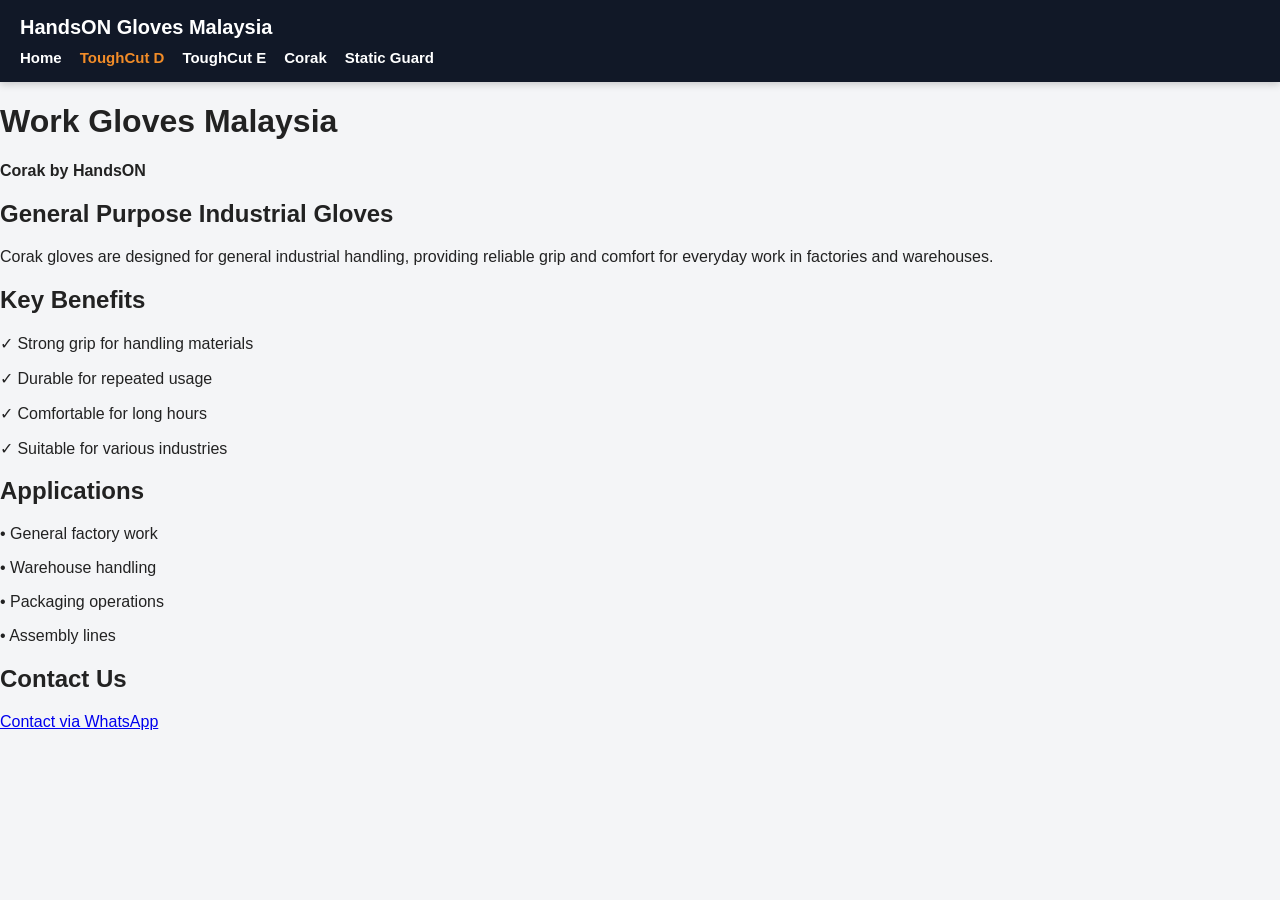
==== corak.html @ 4bcce58b "Update corak.html" ====
<!DOCTYPE html>
<html lang="en">
<head>
<meta charset="UTF-8">
<meta name="viewport" content="width=device-width, initial-scale=1">

<title>Work Gloves Malaysia | Grip Gloves | Corak | HandsON</title>
<meta name="description" content="Corak grip work gloves in Malaysia for general industrial use. Designed for handling, durability and improved productivity.">

<link rel="canonical" href="https://xprhandson.com/corak.html">
<link rel="stylesheet" href="style.css">
</head>  
  
<body>
<div class="nav">

  <div class="nav-top">
    <div class="brand">HandsON Gloves Malaysia</div>
    <button class="menu-toggle" onclick="toggleMenu()">☰</button>
  </div>

  <div class="nav-links" id="navLinks">
    <a href="index.html">Home</a>
    <a href="toughcut-d.html" class="active">ToughCut D</a>
    <a href="toughcut-e.html">ToughCut E</a>
    <a href="corak.html">Corak</a>
    <a href="staticguard.html">Static Guard</a>
  </div>

</div>

<h1>Work Gloves Malaysia</h1>
<p><b>Corak by HandsON</b></p>

<div class="box">
<h2>General Purpose Industrial Gloves</h2>
<p>
Corak gloves are designed for general industrial handling, providing reliable grip
and comfort for everyday work in factories and warehouses.
</p>
</div>

<div class="box">
<h2>Key Benefits</h2>
<p>✓ Strong grip for handling materials</p>
<p>✓ Durable for repeated usage</p>
<p>✓ Comfortable for long hours</p>
<p>✓ Suitable for various industries</p>
</div>

<div class="box">
<h2>Applications</h2>
<p>• General factory work</p>
<p>• Warehouse handling</p>
<p>• Packaging operations</p>
<p>• Assembly lines</p>
</div>

<div class="box">
<h2>Contact Us</h2>
<a href="https://wa.me/60172555032?text=Hi%20I%20am%20interested%20in%20Corak%20gloves" target="_blank">
Contact via WhatsApp
</a>
</div>

</div>
</body>
</html>
---- style.css ----
/* ===== GLOBAL ===== */
body {
  margin: 0;
  font-family: Arial, sans-serif;
  background: #f4f5f7;
  color: #222;
}

/* ===== HERO ===== */
.hero {
  background: linear-gradient(135deg, #111827, #374151);
  color: white;
  padding: 70px 20px;
  text-align: center;
}

.hero h1 {
  font-size: 44px;
  margin-bottom: 16px;
}

.hero p {
  font-size: 20px;
  max-width: 760px;
  margin: 10px auto;
  line-height: 1.5;
}

/* ===== HERO BUTTON ===== */
.button {
  display: inline-block;
  margin-top: 24px;
  padding: 14px 24px;
  background: #22c55e;
  color: white;
  text-decoration: none;
  border-radius: 8px;
  font-weight: bold;
}

.button:hover {
  background: #16a34a;
}

/* ===== CONTAINER ===== */
.container {
  max-width: 1100px;
  margin: auto;
  padding: 40px 20px;
}

/* ===== SECTION TITLE ===== */
.section-title {
  text-align: center;
  font-size: 30px;
  margin-bottom: 24px;
}

/* ===== GRID ===== */
.grid {
  display: grid;
  grid-template-columns: repeat(auto-fit, minmax(260px, 1fr));
  gap: 22px;
}

/* ===== CARD ===== */
.card {
  background: white;
  padding: 26px;
  border-radius: 14px;
  box-shadow: 0 4px 14px rgba(0,0,0,0.08);
}

.card h3 {
  margin-top: 0;
  font-size: 24px;
}

.card p {
  line-height: 1.6;
  font-size: 16px;
  color: #444;
}

/* FORCE card links to ignore browser purple */
.card h3 a:link,
.card h3 a:visited {
  color: #111827;
  text-decoration: none;
  font-weight: bold;
}

.card h3 a:hover {
  color: #f28c28;
}

/* ===== HIGHLIGHT ===== */
.highlight {
  background: #fff;
  border-left: 6px solid #111827;
  padding: 28px;
  border-radius: 12px;
  margin-top: 30px;
}

/* ===== CONTACT ===== */
.contact-section {
  text-align: center;
  padding: 70px 20px;
  background: #111827;
  color: #fff;
}

.contact-actions {
  display: flex;
  justify-content: center;
  gap: 14px;
  flex-wrap: wrap;
  margin-top: 20px;
}

.contact-btn {
  padding: 14px 24px;
  border-radius: 6px;
  text-decoration: none;
  font-weight: 700;
}

.whatsapp-btn {
  background: #25D366;
  color: white;
}

.email-btn {
  background: #f28c28;
  color: #111;
}

/* ===== SOCIAL ===== */
.social-links {
  display: flex;
  justify-content: center;
  gap: 20px;
  padding: 40px 20px;
  max-width: 400px;
  margin: 0 auto;
}

.social-links img {
  width: 28px;
  opacity: 0.6;
}

.social-links img:hover {
  opacity: 1;
}

/* ===== FOOTER ===== */
.footer {
  background: #111827;
  color: white;
  text-align: center;
  padding: 28px;
}

/* ===== NAV CONTAINER ===== */
.nav {
  background: #111827;
  color: white;
  padding: 16px 20px;

  position: sticky;
  top: 0;
  z-index: 1000;
  box-shadow: 0 2px 8px rgba(0,0,0,0.2);
}

.nav-top {
  display: flex;
  justify-content: space-between;
  align-items: center;
}

.brand {
  font-size: 20px;
  font-weight: bold;
  color: white;
}

.menu-toggle {
  font-size: 28px;
  background: none;
  border: none;
  cursor: pointer;
  display: none;
  color: white;
}

.nav-links {
  display: flex;
  gap: 18px;
  margin-top: 10px;
}

.nav-links a,
.nav-links a:link,
.nav-links a:visited {
  color: white;
  text-decoration: none;
  font-size: 15px;
  font-weight: bold;
}

.nav-links a:hover,
.nav-links a.active {
  color: #f28c28;
}

/* ===== MOBILE ===== */
@media (max-width: 600px) {
  .menu-toggle {
    display: block;
    color: white;
  }

  .product-card {
    min-width: calc(100vw - 60px);
  }

  .nav-links {
    display: none;
    flex-direction: column;
    background: white;
    border-radius: 8px;
    padding: 10px;
    margin-top: 12px;
  }

  .nav-links.active {
    display: flex;
  }

  .nav-links a,
  .nav-links a:link,
  .nav-links a:visited {
    color: #111;
    padding: 10px;
    border-radius: 6px;
  }

  .nav-links a:hover,
  .nav-links a.active {
    background: #f4f5f7;
    color: #f28c28;
  }
  
   /* ✅ ADD HERE */
  .application-scroll-wrapper .product-card img {
    height: 260px;
  }

  .story-card img {
  height: 200px;
  }
}

/* ===== DESKTOP ===== */
@media (min-width: 900px) {
  .product-scroll {
    max-width: 1100px;
    margin: 0 auto;
    
    padding-left: 60px;
    padding-right: 60px;
  }
  
  .scroll-btn.left {
    left: calc(50% - 550px);   /* align with content edge */
  }

  .scroll-btn.right {
    right: calc(50% - 550px);
  }

  .scroll-btn {
    font-size: 34px;
    padding: 8px 14px;
  }
}

.product-scroll-wrapper {
  position: relative;
  padding: 20px;
  background: #111827;
  display: flex;
  justify-content: center;   /* ADD THIS */
}

.product-scroll {
  display: flex;
  gap: 16px;
  overflow-x: auto;
  scroll-snap-type: x mandatory;
  padding-bottom: 10px;
  max-width: 1100px;         /* ADD THIS */
  width: 100%;
}

.product-scroll::-webkit-scrollbar {
  display: none;
}

.product-card {
  min-width: 220px;
  flex: 0 0 auto;
  background: #1f2937;
  border-radius: 12px;
  padding: 16px;
  color: white;
  scroll-snap-align: start;
}

.product-card img {
  width: 100%;
  height: 600px;
  object-fit: cover;
  border-radius: 8px;
  margin-bottom: 12px;
}

.product-card h3 {
  margin: 0 0 6px;
  font-size: 18px;
}

.product-card p {
  font-size: 14px;
  color: #d1d5db;
}

/* Arrow button */
.scroll-btn {
  position: absolute;
  top: 50%;
  transform: translateY(-50%);
  right: 10px;
  background: rgba(0,0,0,0.6);
  border: none;
  color: white;
  font-size: 28px;
  padding: 6px 12px;
  border-radius: 50%;
  cursor: pointer;
  transition: opacity 0.3s ease;  /* ADD THIS */
}

.scroll-btn.left {
  left: 10px;
  right: auto;
}

.scroll-btn.right {
  right: 10px;
}


.story-still {
  background: #f3efe2;
}

.story-image img {
  width: 100%;
  height: 420px;
  object-fit: cover;
  display: block;
}

.story-text {
  padding: 34px 24px 44px;
  max-width: 760px;
}

.story-kicker {
  font-size: 16px;
  margin-bottom: 12px;
}

.story-text h2 {
  font-size: 42px;
  line-height: 1.05;
  margin: 0 0 16px;
  color: #111;
}

.story-text p {
  font-size: 18px;
  line-height: 1.5;
  color: #222;
}

.story-btn {
  display: inline-block;
  margin-top: 18px;
  background: #111;
  color: white;
  padding: 14px 28px;
  border-radius: 999px;
  text-decoration: none;
  font-weight: bold;
}

.story-scroll-wrapper {
  position: relative;
  padding: 20px;
  background: #111827;
}

.story-scroll {
  display: flex;
  gap: 16px;
  overflow-x: auto;
  scroll-snap-type: x mandatory;
  padding-bottom: 10px;
  max-width: 1100px;
  width: 100%;
  margin: 0 auto;
}

.story-scroll::-webkit-scrollbar {
  display: none;
}

.story-card {
  min-width: 220px;
  flex: 0 0 auto;
  background: #1f2937;
  border-radius: 12px;
  padding: 16px;
  color: white;
  scroll-snap-align: start;
}

.story-card img {
  width: 100%;
  height: 200px;
  object-fit: cover;
  border-radius: 8px;
  margin-bottom: 12px;
}

.story-card h3 {
  margin: 0 0 6px;
  font-size: 18px;
}

.story-card p {
  font-size: 14px;
  color: #d1d5db;
}
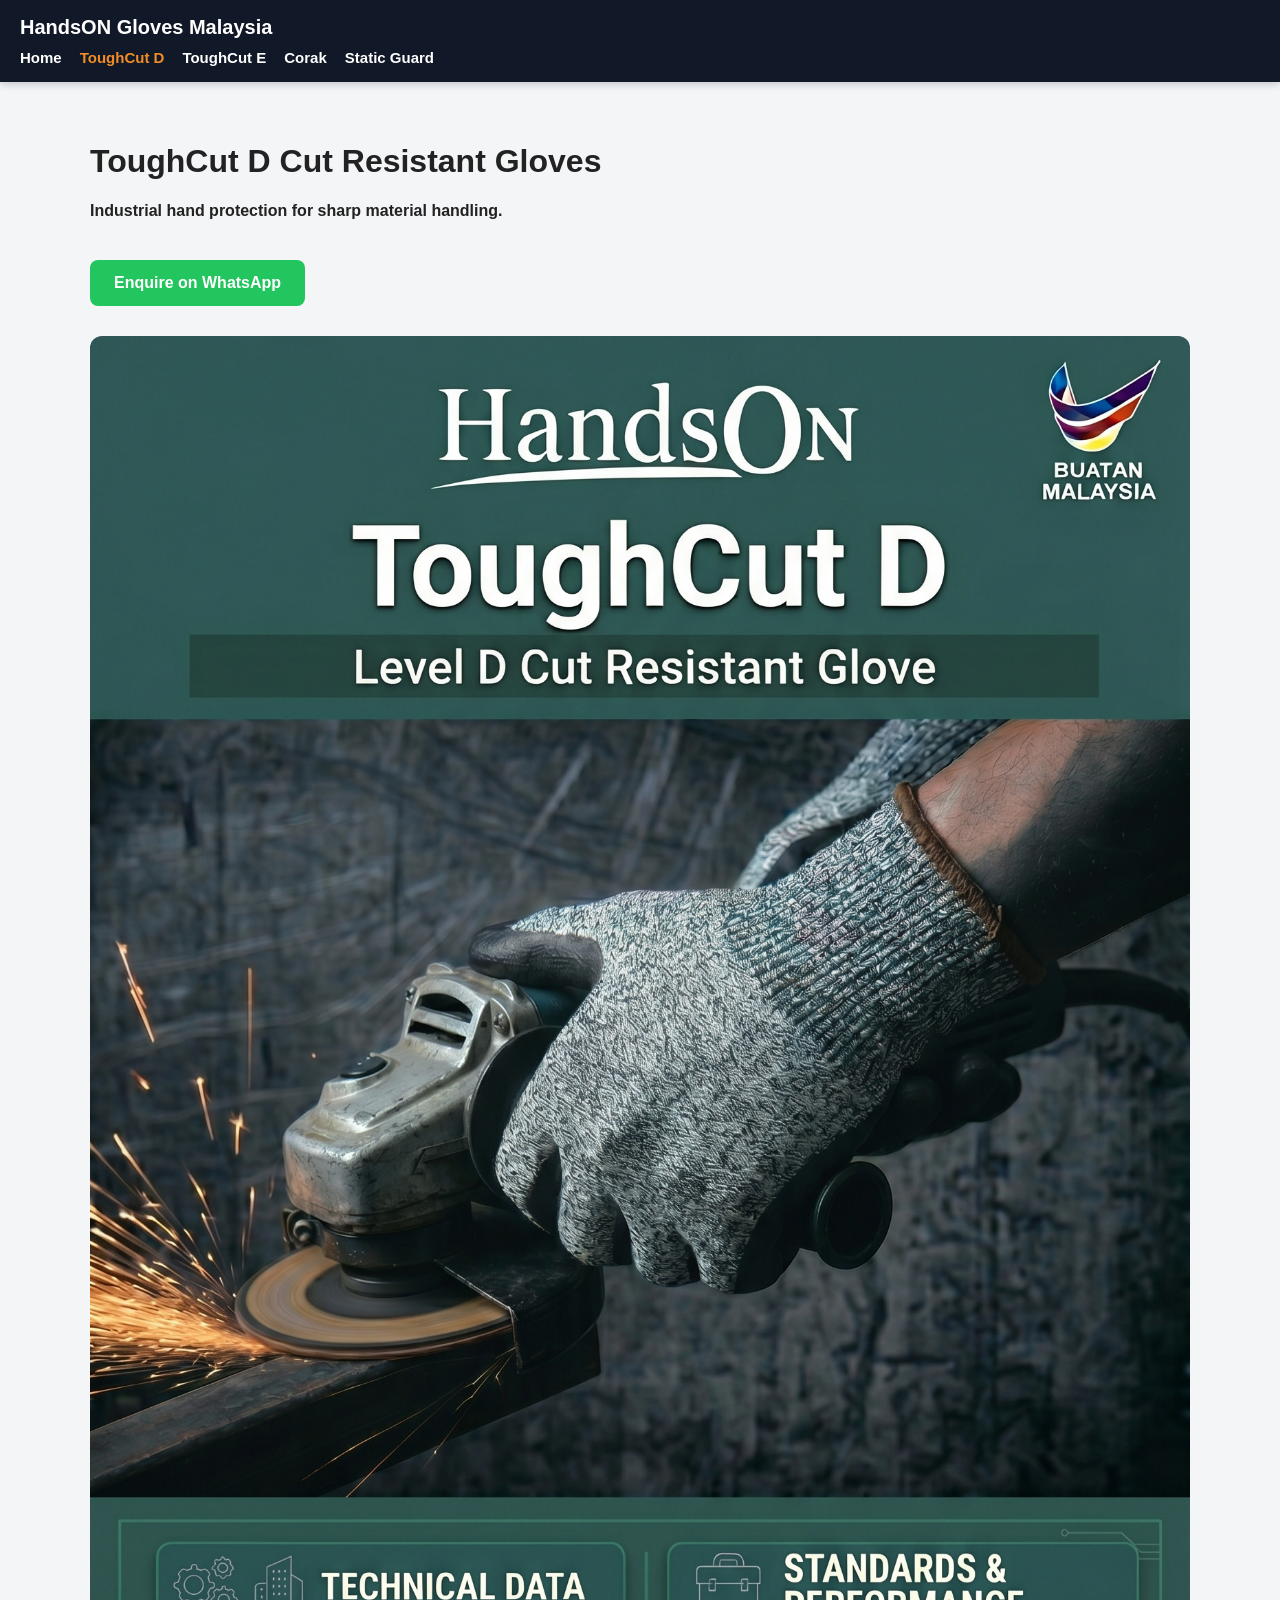
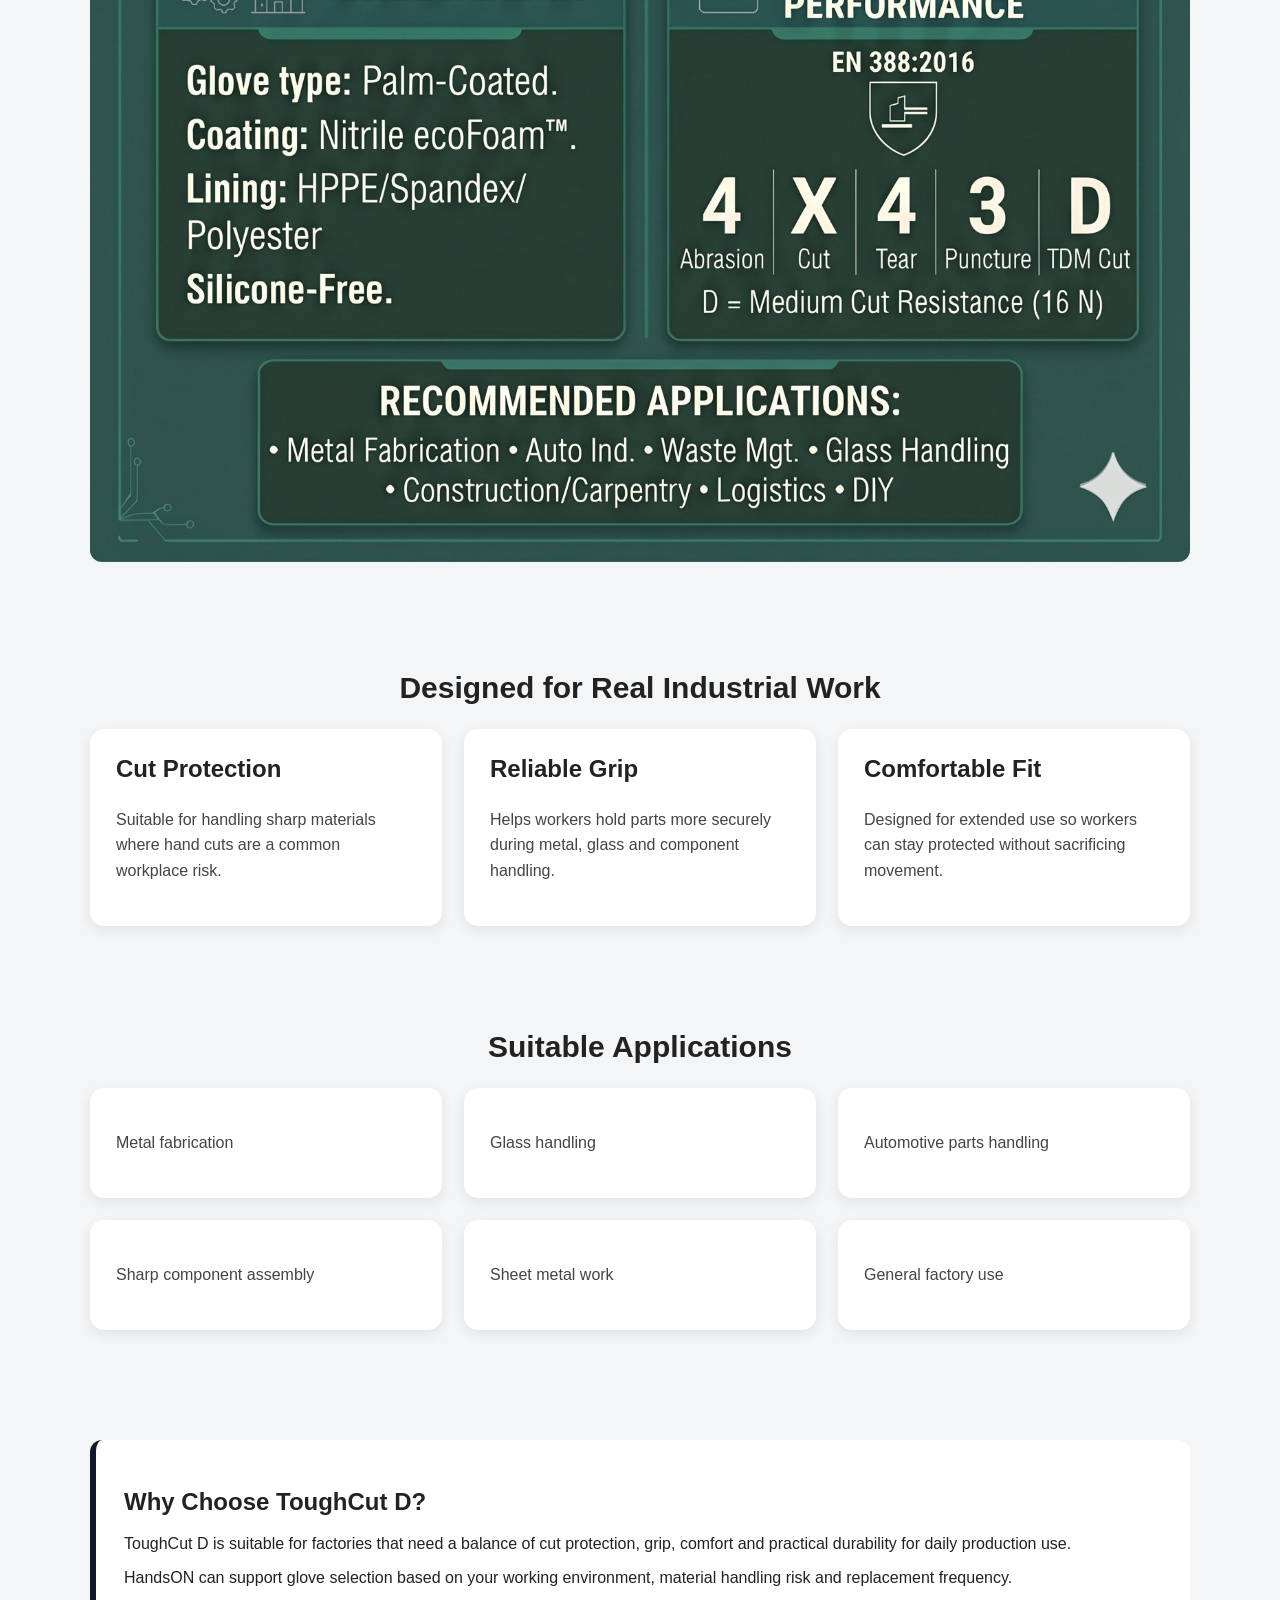
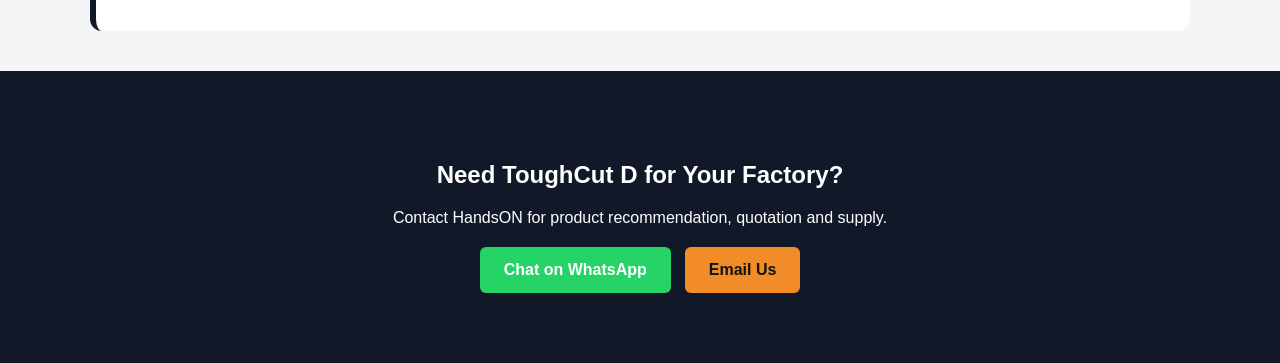
==== commit fff26647: "Rename corak2.html to corak.html" ====
--- a/corak.html
+++ b/corak.html
@@ -4,13 +4,13 @@
 <meta charset="UTF-8">
 <meta name="viewport" content="width=device-width, initial-scale=1">
 
-<title>Work Gloves Malaysia | Grip Gloves | Corak | HandsON</title>
-<meta name="description" content="Corak grip work gloves in Malaysia for general industrial use. Designed for handling, durability and improved productivity.">
+<title>ToughCut D Cut Resistant Gloves Malaysia | HandsON</title>
+<meta name="description" content="ToughCut D cut resistant gloves by HandsON Malaysia. Industrial gloves for metal handling, fabrication, glass handling and sharp material work.">
 
-<link rel="canonical" href="https://xprhandson.com/corak.html">
+<link rel="canonical" href="https://xprhandson.com/toughcut-d.html">
 <link rel="stylesheet" href="style.css">
-</head>  
-  
+</head>
+
 <body>
 <div class="nav">
 
@@ -29,40 +29,89 @@
 
 </div>
 
-<h1>Work Gloves Malaysia</h1>
-<p><b>Corak by HandsON</b></p>
+<div class="container">
+  
+  <h1>ToughCut D Cut Resistant Gloves</h1>
+  <p><b>Industrial hand protection for sharp material handling.</b></p>
 
-<div class="box">
-<h2>General Purpose Industrial Gloves</h2>
-<p>
-Corak gloves are designed for general industrial handling, providing reliable grip
-and comfort for everyday work in factories and warehouses.
-</p>
+  <a class="button" href="https://wa.me/60172555032?text=Hi%20I%20am%20interested%20in%20ToughCut%20D%20gloves" target="_blank">
+    Enquire on WhatsApp
+  </a>
+
+  <div style="margin-top:30px;">
+    <img src="images/toughcutd_2.jpg" alt="ToughCut D cut resistant gloves Malaysia" style="width:100%; border-radius:12px;">
+  </div>
+
+</div>
+  
+<div class="container">
+  <h2 class="section-title">Designed for Real Industrial Work</h2>
+
+  <div class="grid">
+    <div class="card">
+      <h3>Cut Protection</h3>
+      <p>Suitable for handling sharp materials where hand cuts are a common workplace risk.</p>
+    </div>
+
+    <div class="card">
+      <h3>Reliable Grip</h3>
+      <p>Helps workers hold parts more securely during metal, glass and component handling.</p>
+    </div>
+
+    <div class="card">
+      <h3>Comfortable Fit</h3>
+      <p>Designed for extended use so workers can stay protected without sacrificing movement.</p>
+    </div>
+  </div>
 </div>
 
-<div class="box">
-<h2>Key Benefits</h2>
-<p>✓ Strong grip for handling materials</p>
-<p>✓ Durable for repeated usage</p>
-<p>✓ Comfortable for long hours</p>
-<p>✓ Suitable for various industries</p>
+<div class="container">
+  <h2 class="section-title">Suitable Applications</h2>
+
+  <div class="grid">
+    <div class="card"><p>Metal fabrication</p></div>
+    <div class="card"><p>Glass handling</p></div>
+    <div class="card"><p>Automotive parts handling</p></div>
+    <div class="card"><p>Sharp component assembly</p></div>
+    <div class="card"><p>Sheet metal work</p></div>
+    <div class="card"><p>General factory use</p></div>
+  </div>
 </div>
 
-<div class="box">
-<h2>Applications</h2>
-<p>• General factory work</p>
-<p>• Warehouse handling</p>
-<p>• Packaging operations</p>
-<p>• Assembly lines</p>
+<div class="container">
+  <div class="highlight">
+    <h2>Why Choose ToughCut D?</h2>
+    <p>
+      ToughCut D is suitable for factories that need a balance of cut protection,
+      grip, comfort and practical durability for daily production use.
+    </p>
+    <p>
+      HandsON can support glove selection based on your working environment,
+      material handling risk and replacement frequency.
+    </p>
+  </div>
 </div>
 
-<div class="box">
-<h2>Contact Us</h2>
-<a href="https://wa.me/60172555032?text=Hi%20I%20am%20interested%20in%20Corak%20gloves" target="_blank">
-Contact via WhatsApp
-</a>
-</div>
+<section class="contact-section">
+  <h2>Need ToughCut D for Your Factory?</h2>
+  <p>Contact HandsON for product recommendation, quotation and supply.</p>
 
-</div>
+  <div class="contact-actions">
+    <a class="contact-btn whatsapp-btn" href="https://wa.me/60172555032?text=Hi%20I%20am%20interested%20in%20ToughCut%20D%20gloves" target="_blank" rel="noopener noreferrer">
+      Chat on WhatsApp
+    </a>
+
+    <a class="contact-btn email-btn" href="mailto:sales@xprhandson.com">
+      Email Us
+    </a>
+  </div>
+</section>
+
+<script>
+function toggleMenu() {
+  document.getElementById("navLinks").classList.toggle("active");
+}
+</script>
+
 </body>
 </html>
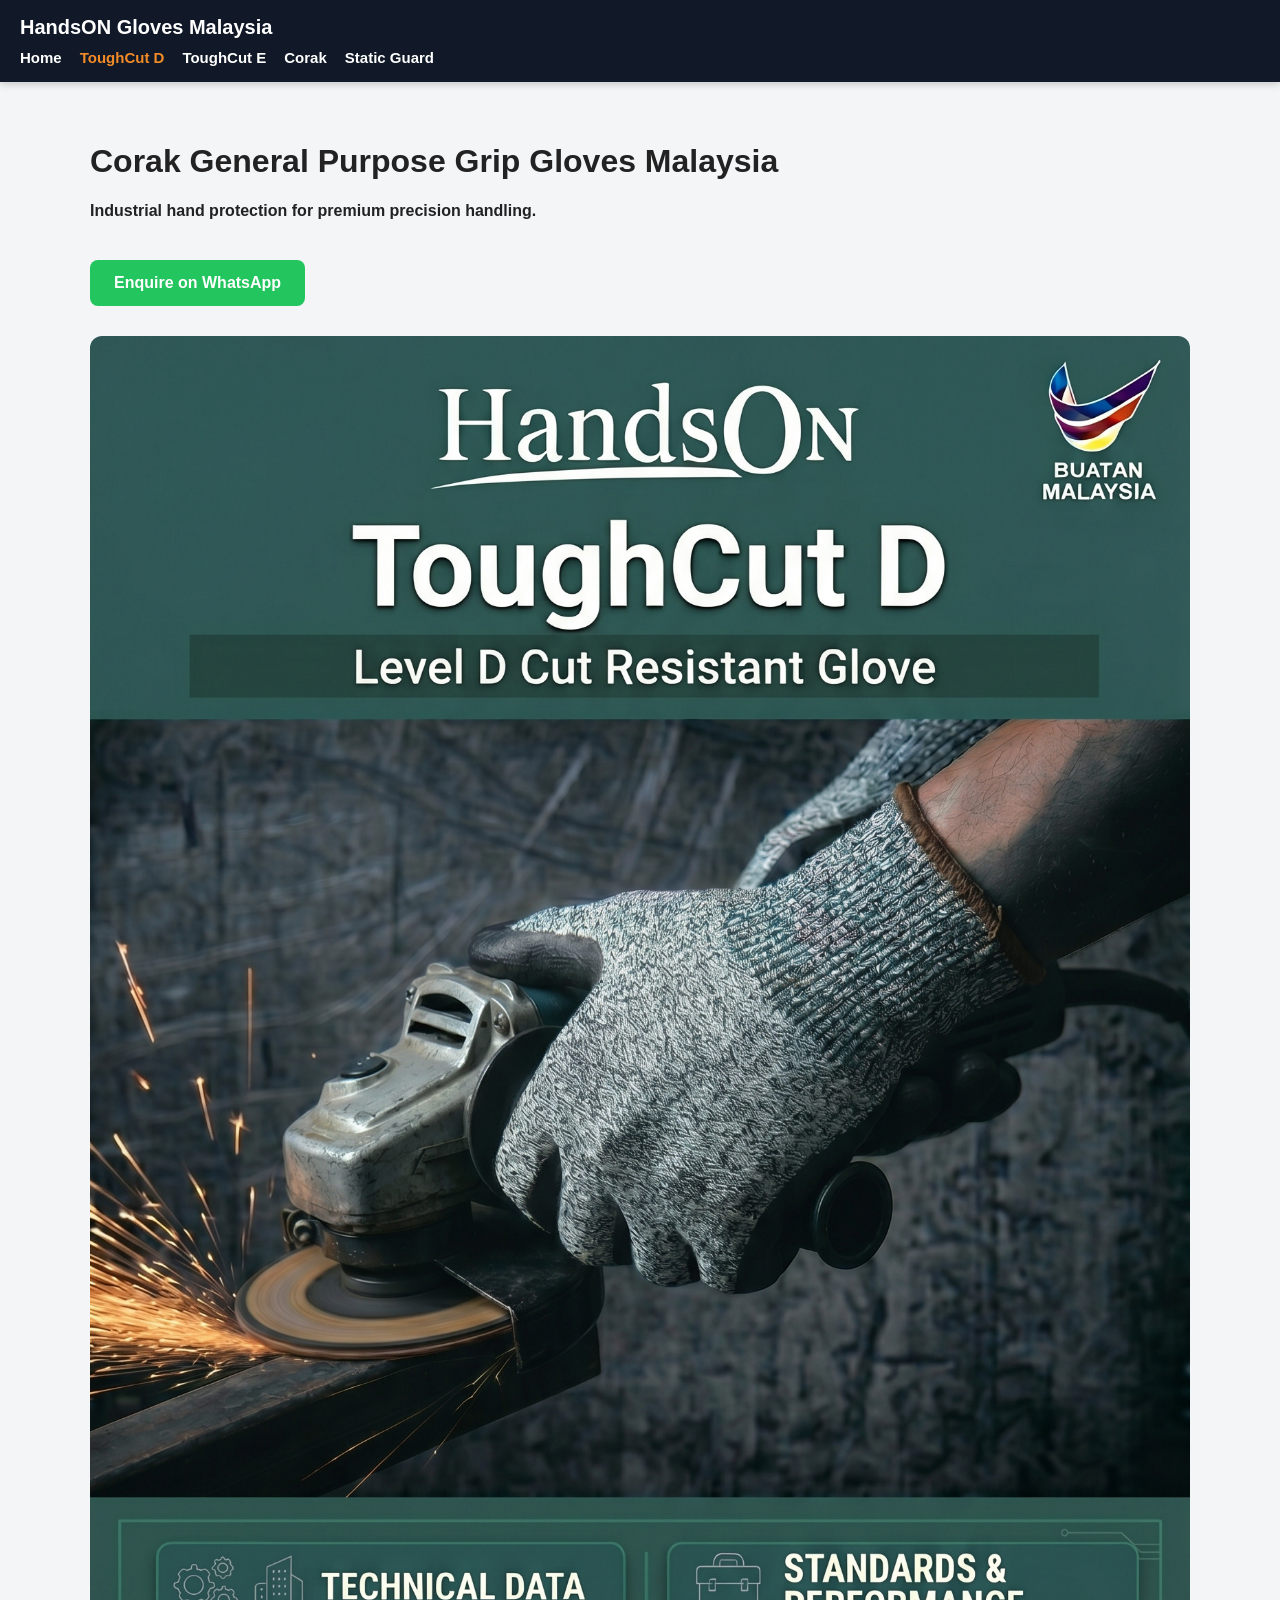
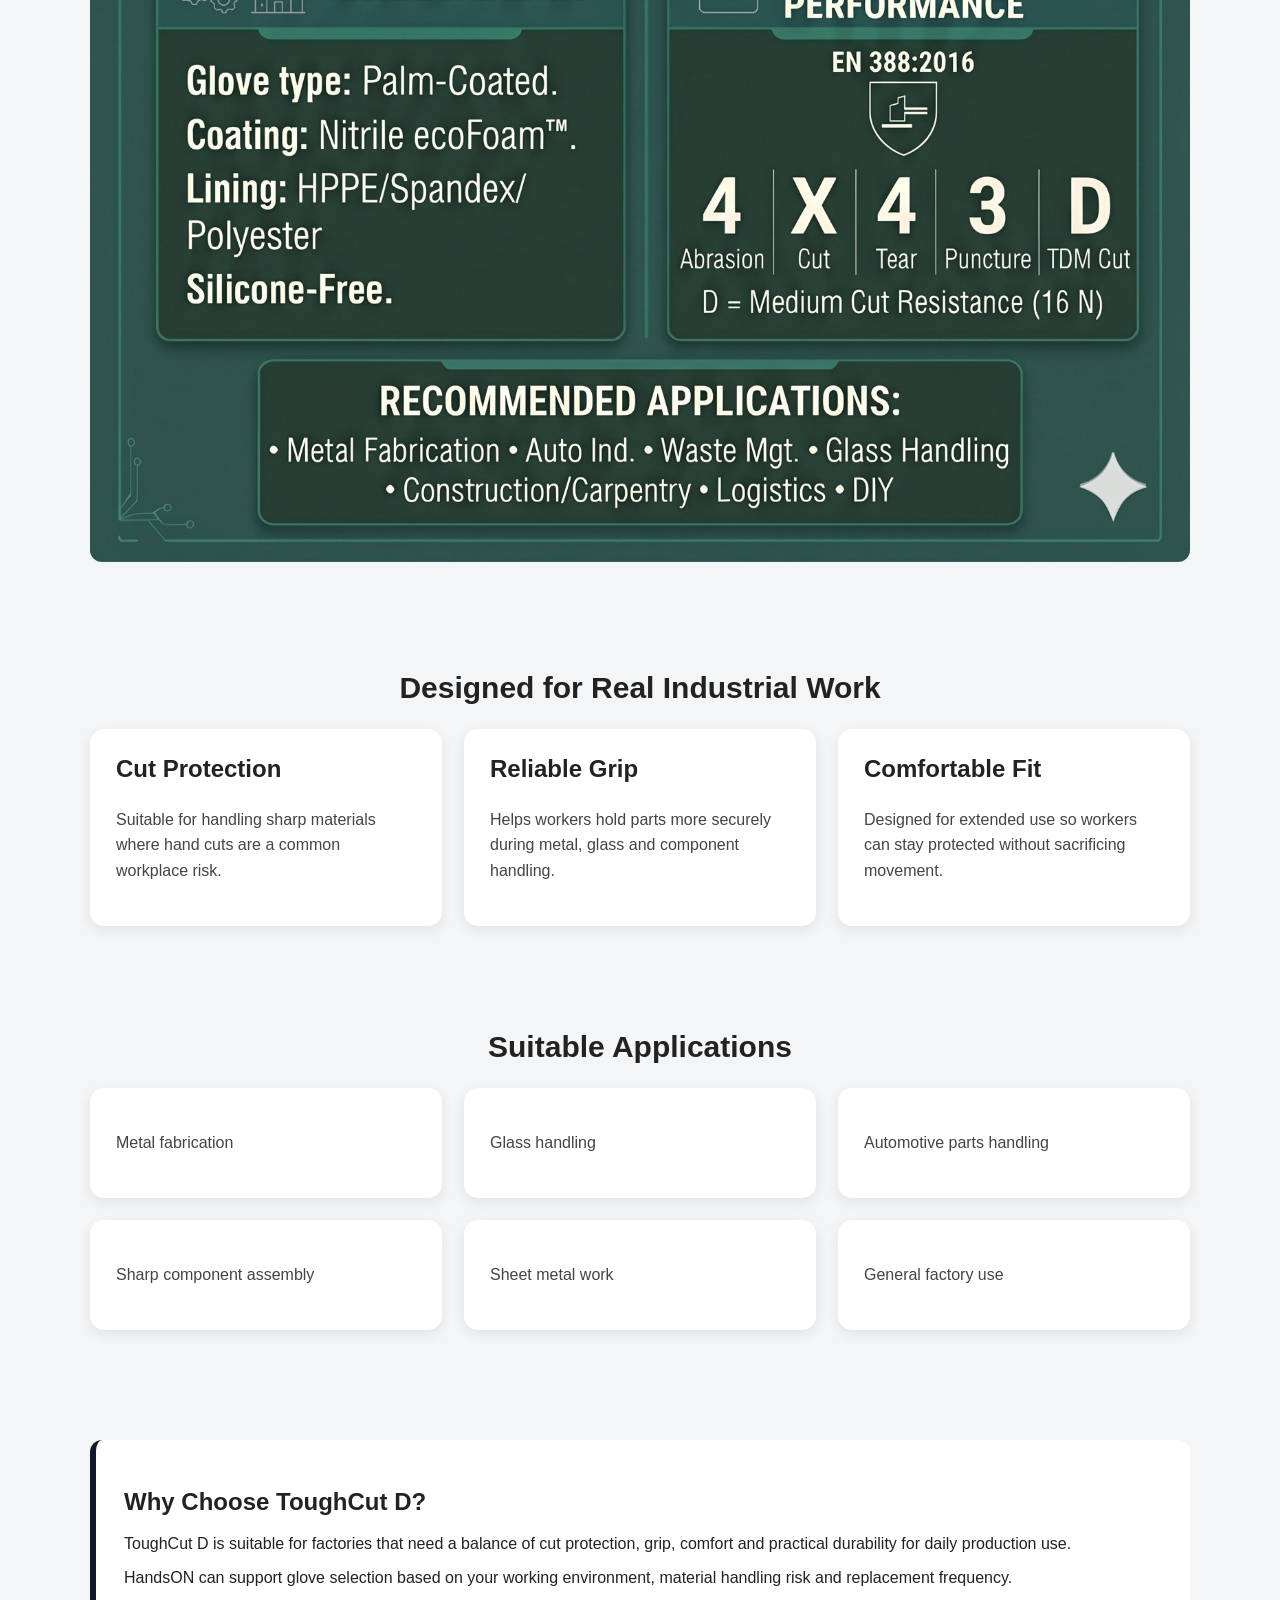
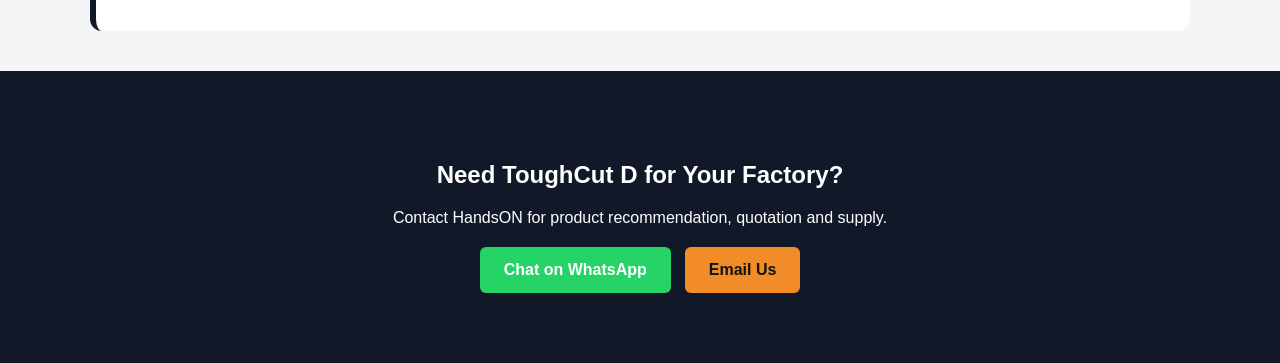
==== commit 49343602: "Update HTML for Corak gloves product page" ====
--- a/corak.html
+++ b/corak.html
@@ -4,10 +4,10 @@
 <meta charset="UTF-8">
 <meta name="viewport" content="width=device-width, initial-scale=1">
 
-<title>ToughCut D Cut Resistant Gloves Malaysia | HandsON</title>
-<meta name="description" content="ToughCut D cut resistant gloves by HandsON Malaysia. Industrial gloves for metal handling, fabrication, glass handling and sharp material work.">
+<title>Corak Premium Precision General Purpose Grip Gloves Malaysia | HandsON</title>
+<meta name="description" content="Corak Premium Precision General Purpose gloves by HandsON Malaysia. Industrial gloves for premium precision handling and superb grip.">
 
-<link rel="canonical" href="https://xprhandson.com/toughcut-d.html">
+<link rel="canonical" href="https://xprhandson.com/corak.html">
 <link rel="stylesheet" href="style.css">
 </head>
 
@@ -31,10 +31,10 @@
 
 <div class="container">
   
-  <h1>ToughCut D Cut Resistant Gloves</h1>
-  <p><b>Industrial hand protection for sharp material handling.</b></p>
+  <h1>Corak General Purpose Grip Gloves Malaysia</h1>
+  <p><b>Industrial hand protection for premium precision handling.</b></p>
 
-  <a class="button" href="https://wa.me/60172555032?text=Hi%20I%20am%20interested%20in%20ToughCut%20D%20gloves" target="_blank">
+  <a class="button" href="https://wa.me/60172555032?text=Hi%20I%20am%20interested%20in%20Corak%20gloves" target="_blank">
     Enquire on WhatsApp
   </a>
 
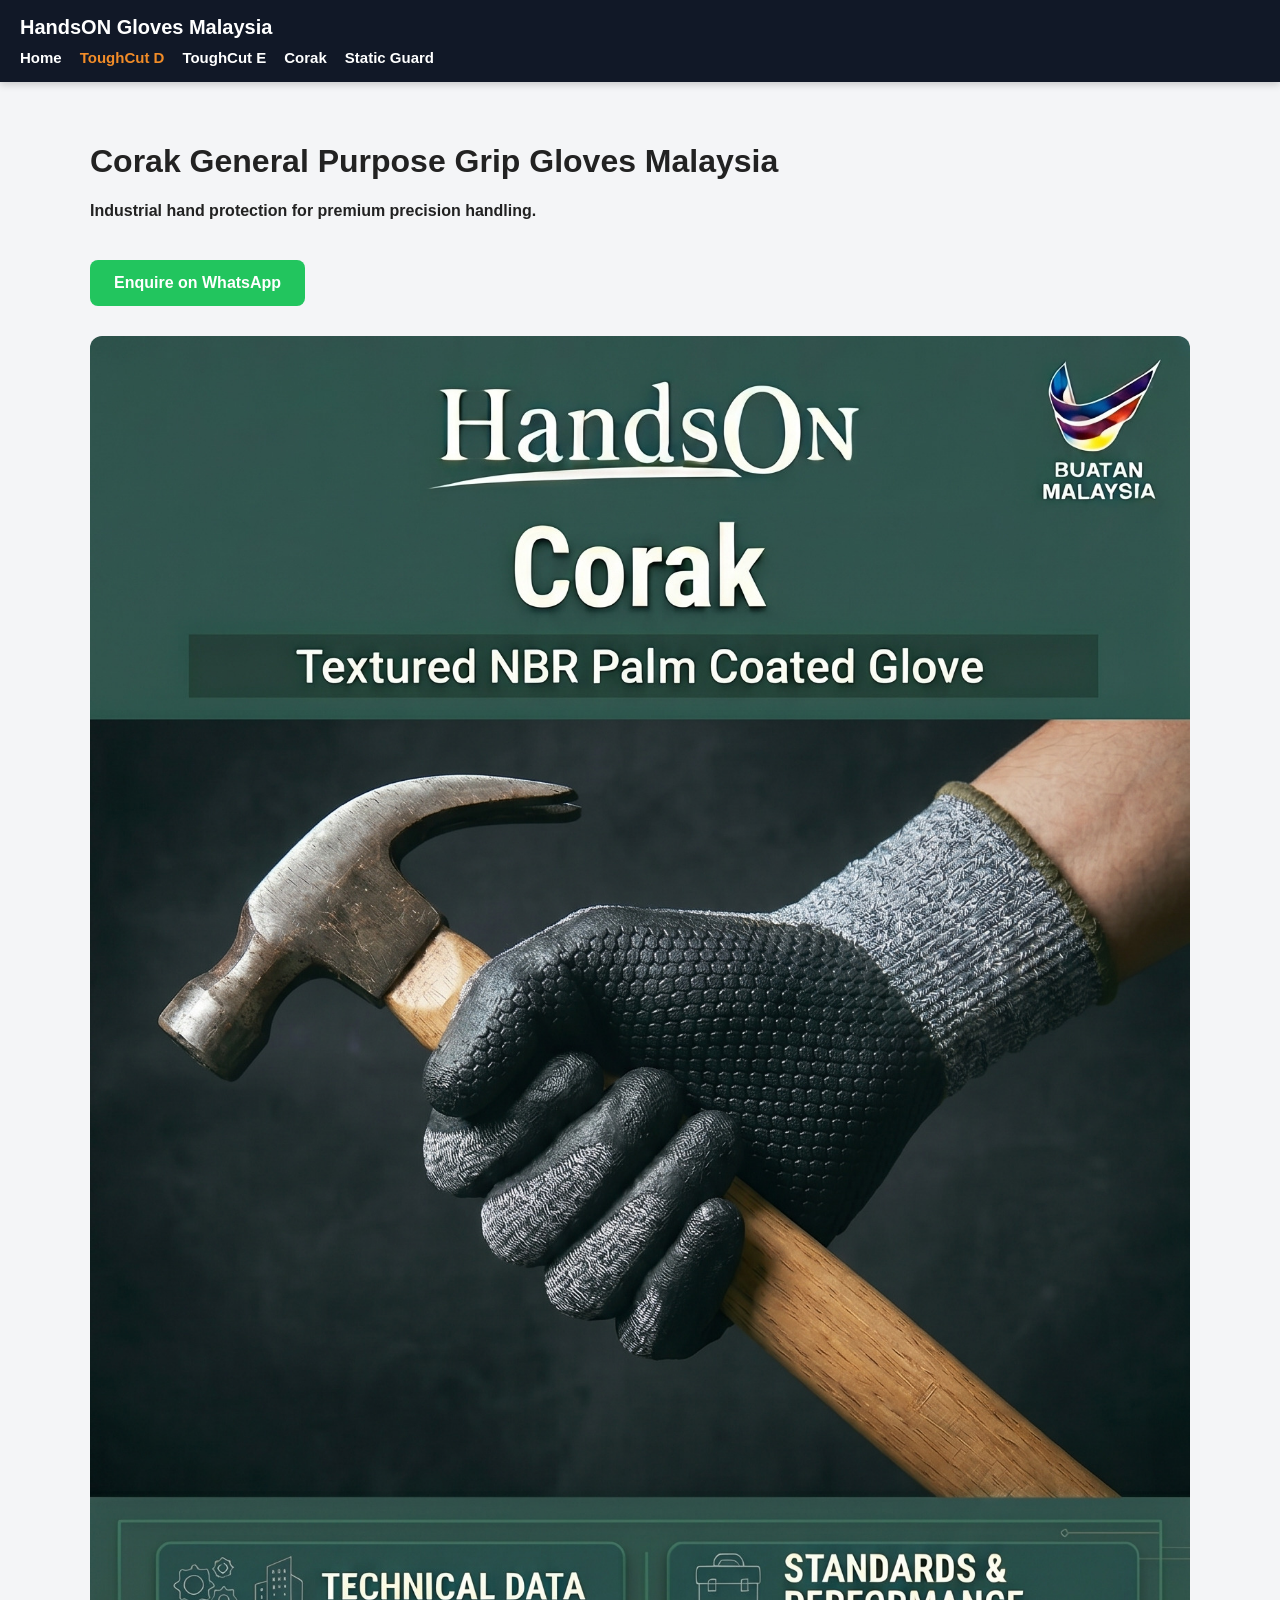
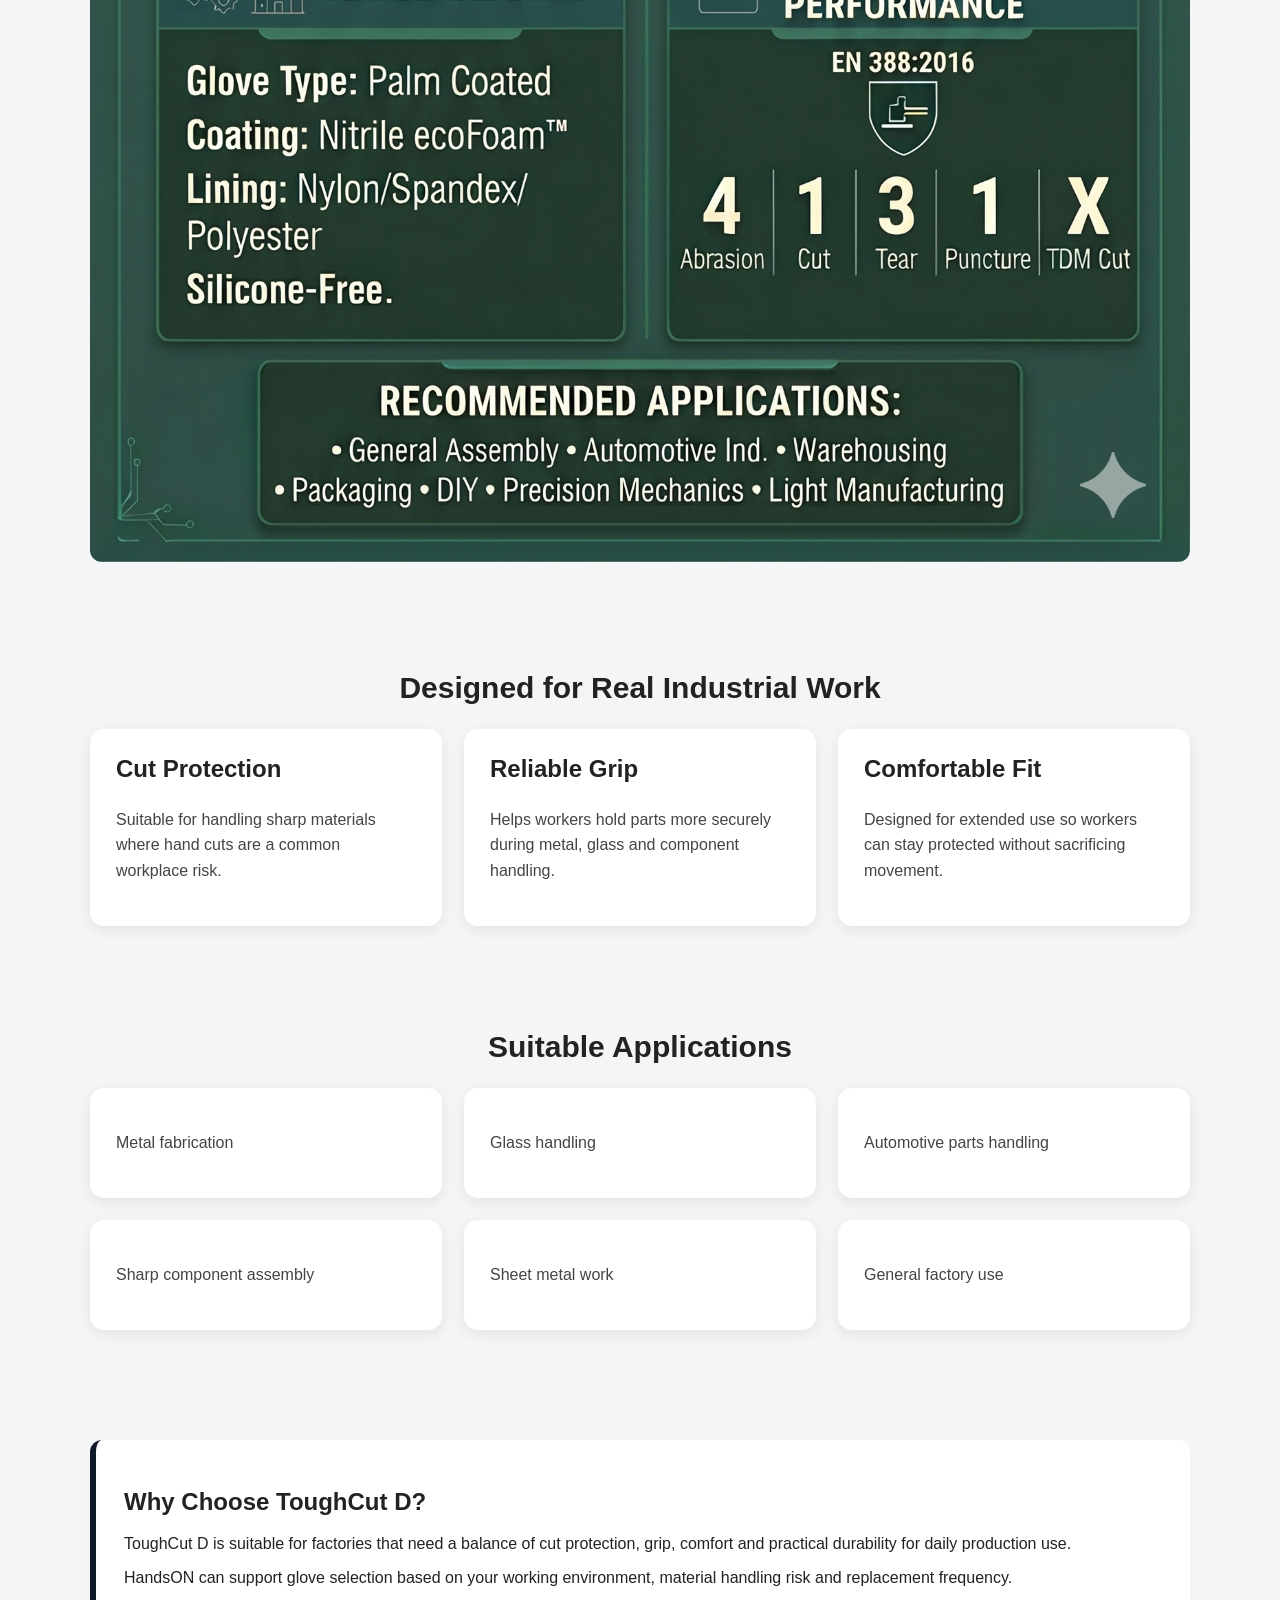
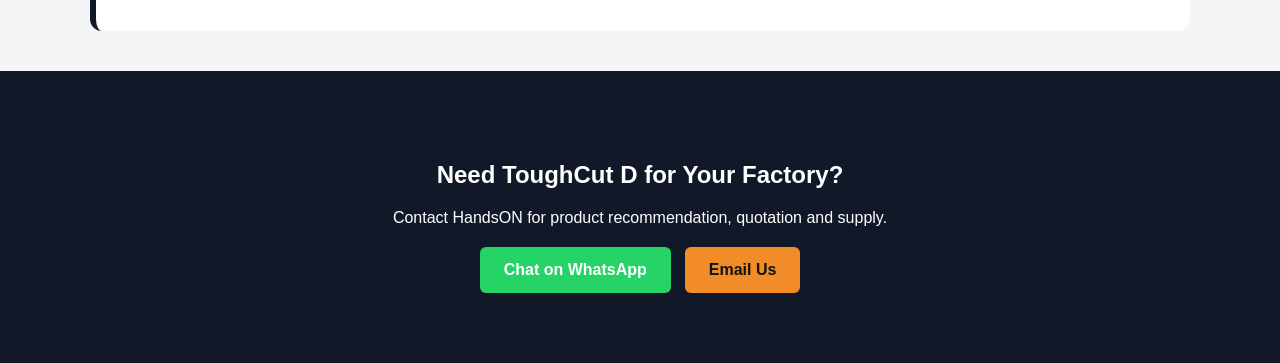
==== commit 24f7c4f4: "Update corak.html" ====
--- a/corak.html
+++ b/corak.html
@@ -39,7 +39,7 @@
   </a>
 
   <div style="margin-top:30px;">
-    <img src="images/toughcutd_2.jpg" alt="ToughCut D cut resistant gloves Malaysia" style="width:100%; border-radius:12px;">
+    <img src="images/corak.jpg" alt="Corak General purpose gloves Malaysia" style="width:100%; border-radius:12px;">
   </div>
 
 </div>
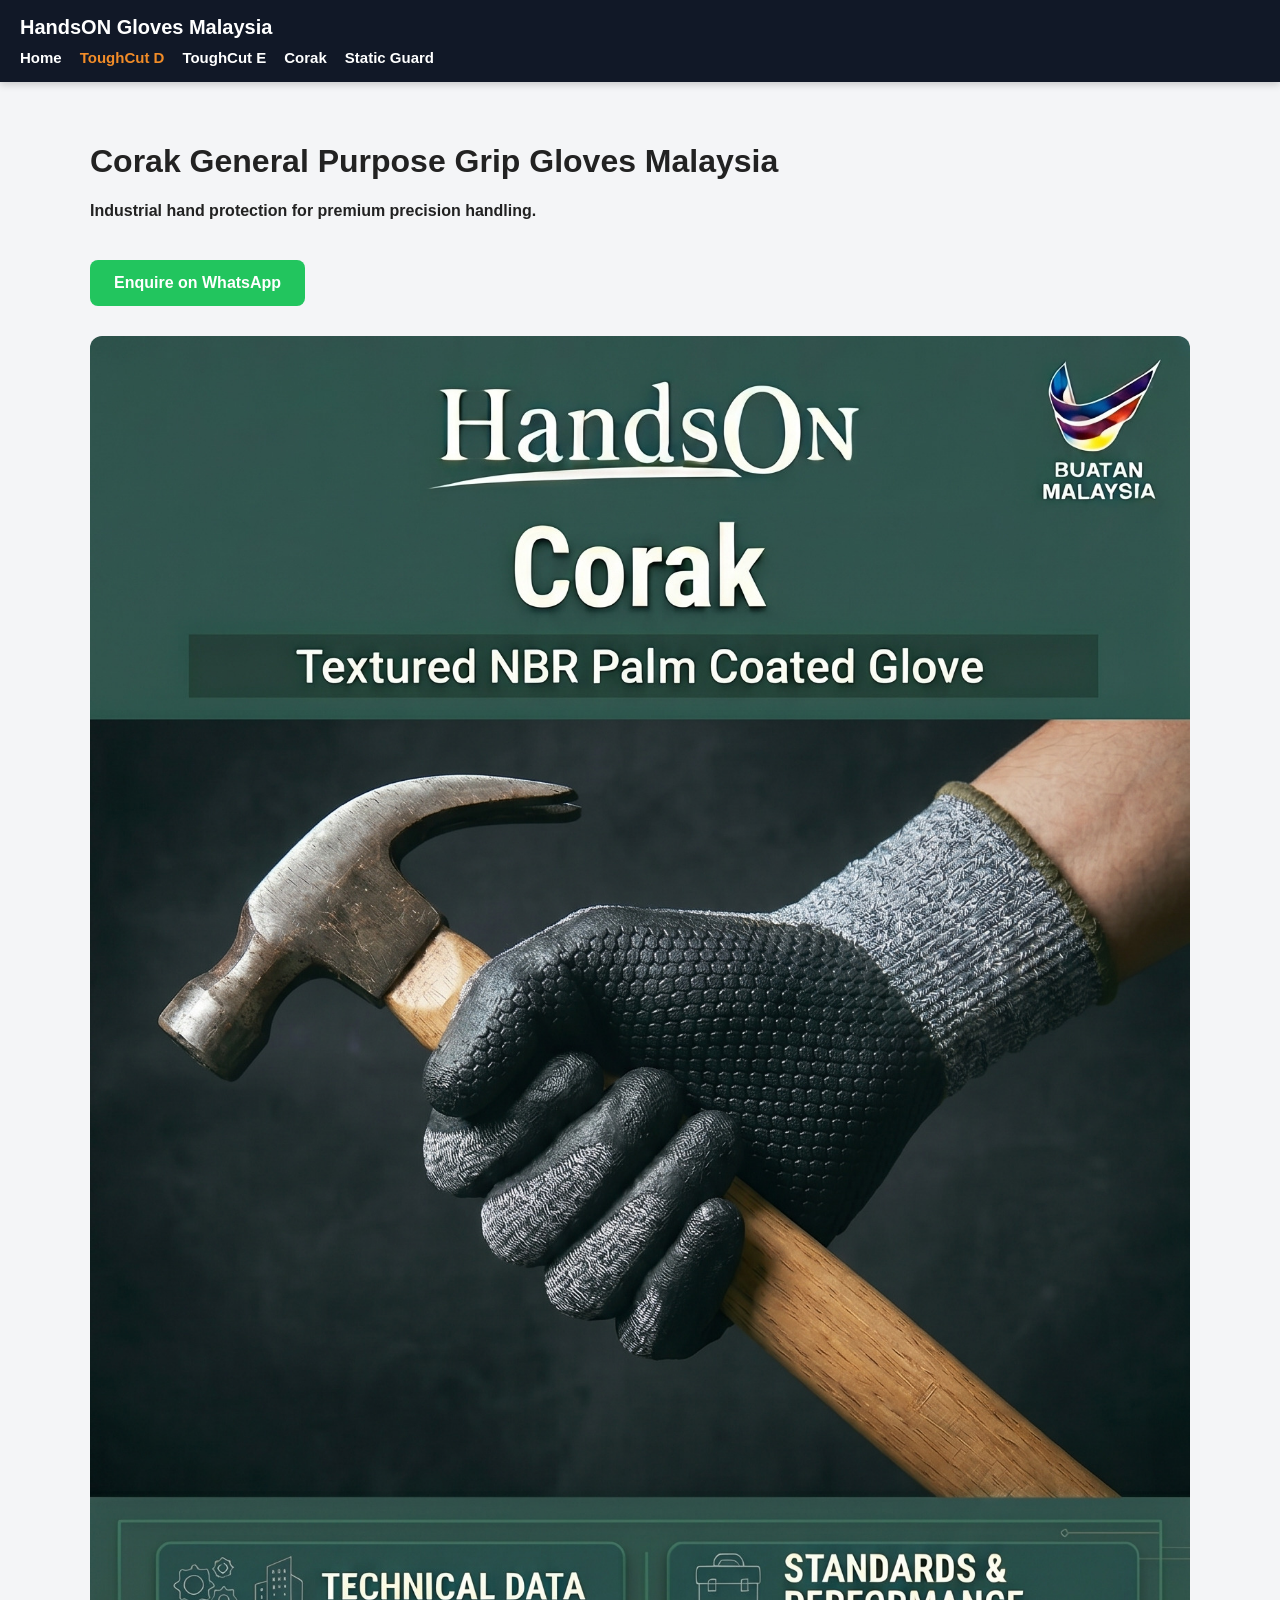
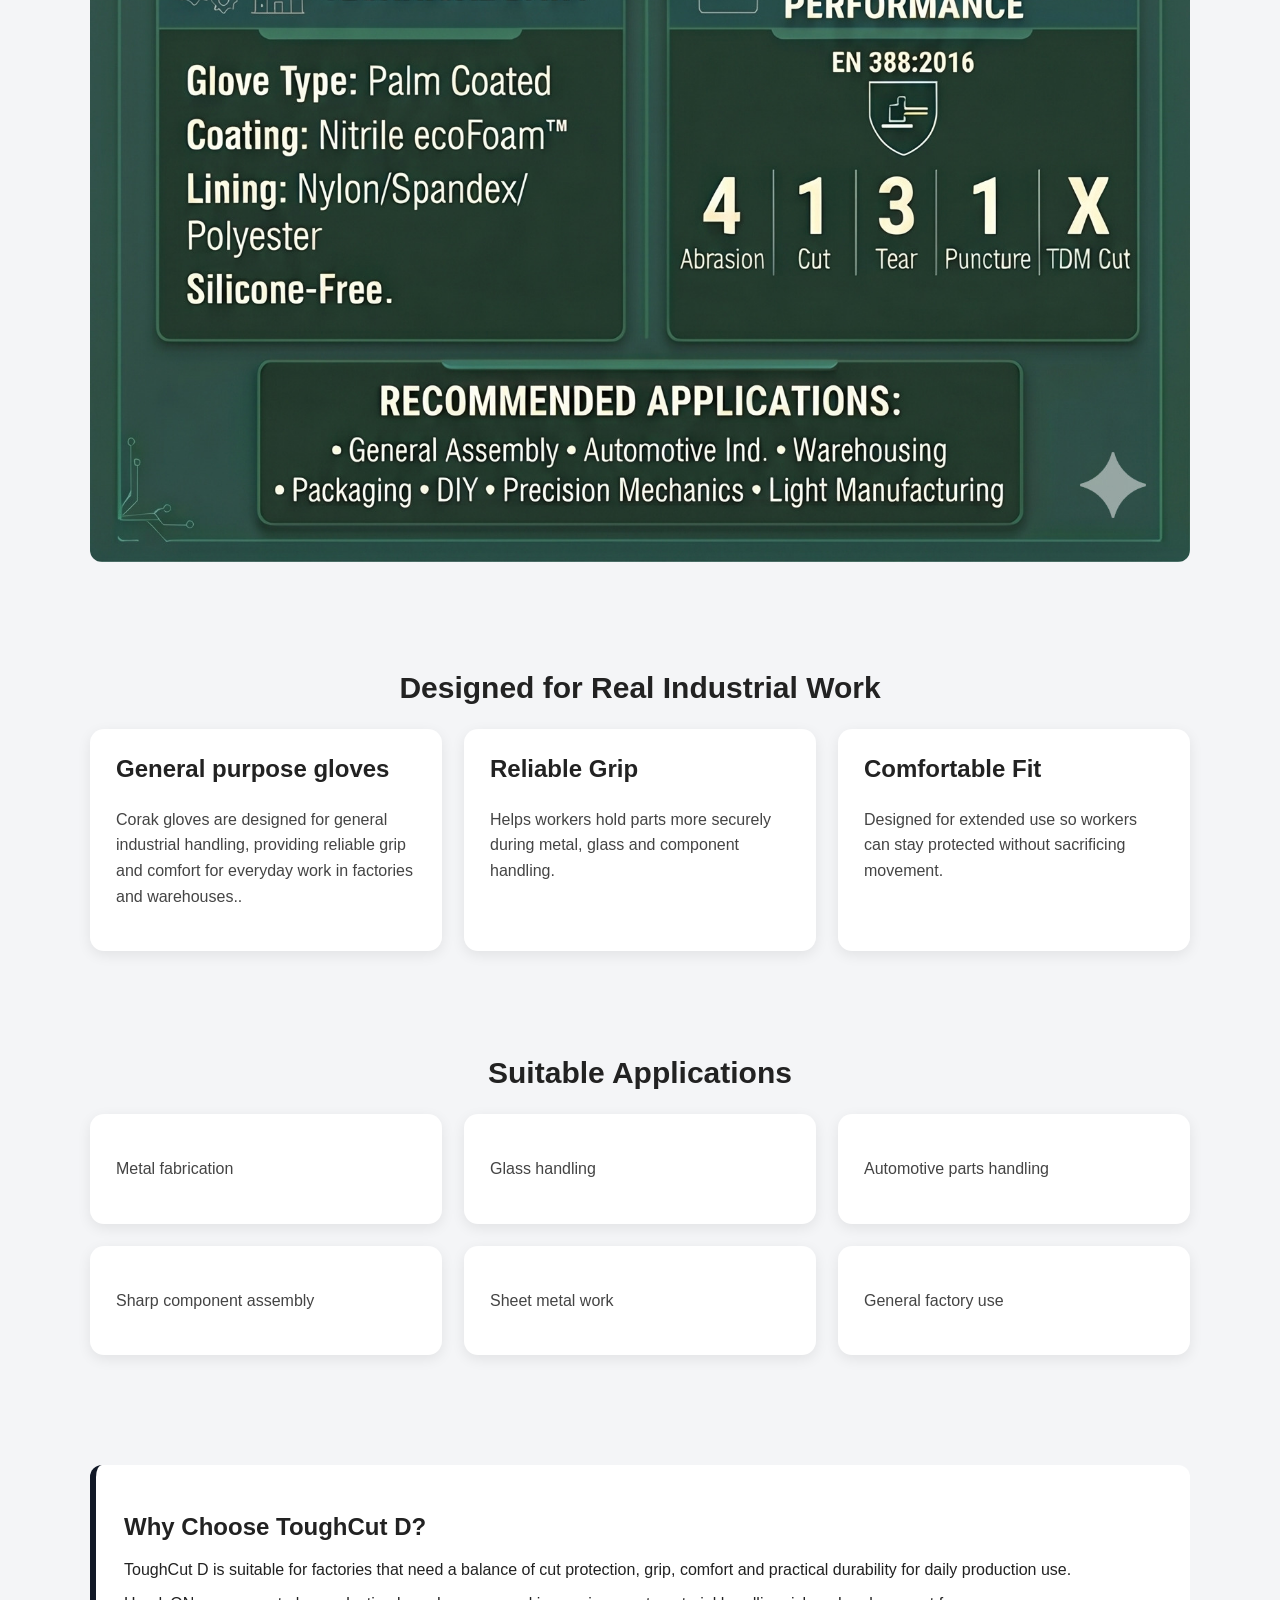
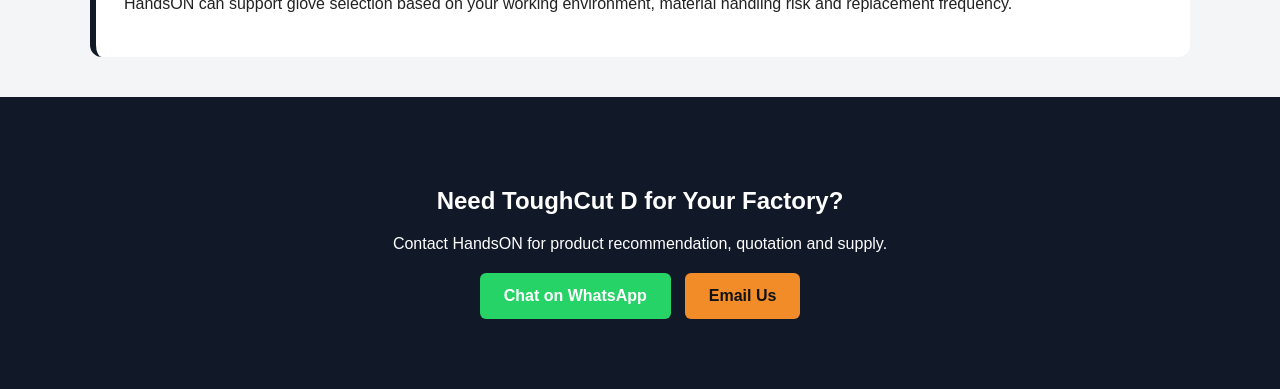
==== commit 0a4a8745: "Update corak.html" ====
--- a/corak.html
+++ b/corak.html
@@ -49,8 +49,8 @@
 
   <div class="grid">
     <div class="card">
-      <h3>Cut Protection</h3>
-      <p>Suitable for handling sharp materials where hand cuts are a common workplace risk.</p>
+      <h3>General purpose gloves</h3>
+      <p>Corak gloves are designed for general industrial handling, providing reliable grip and comfort for everyday work in factories and warehouses..</p>
     </div>
 
     <div class="card">
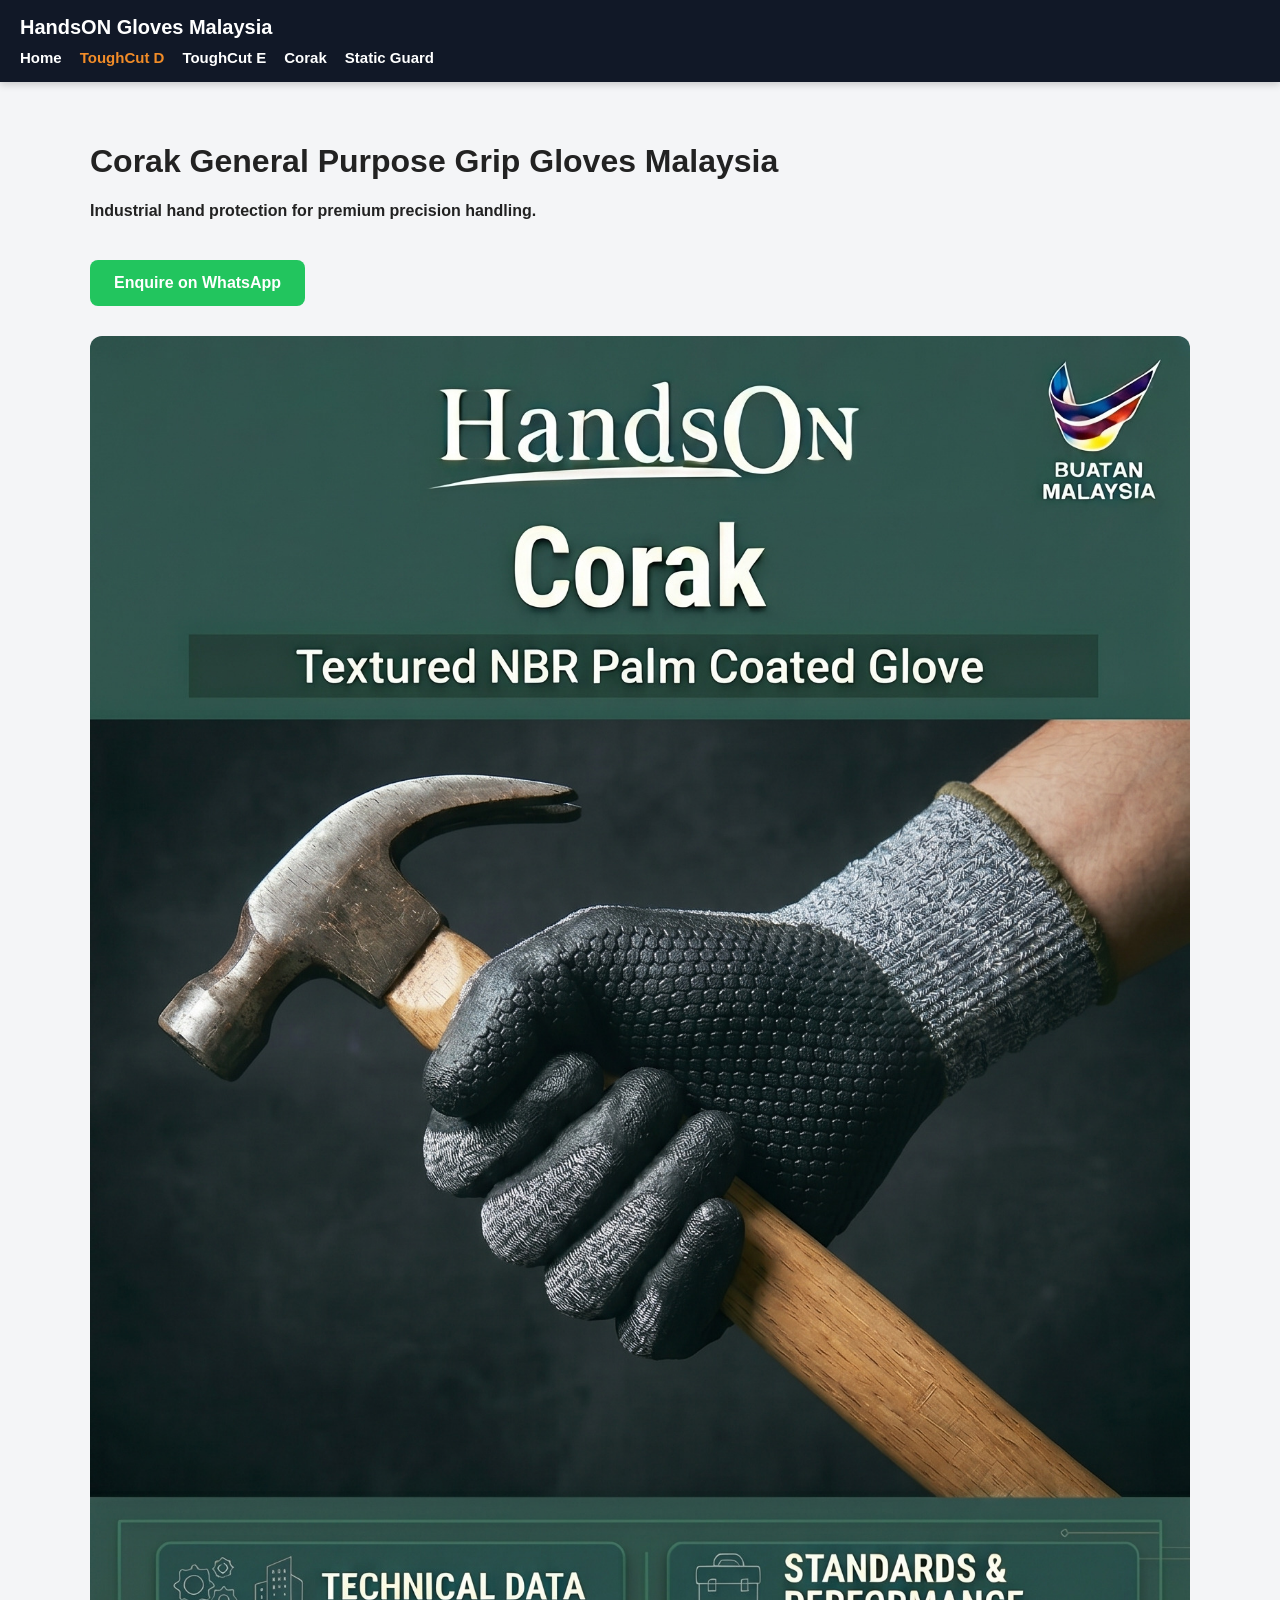
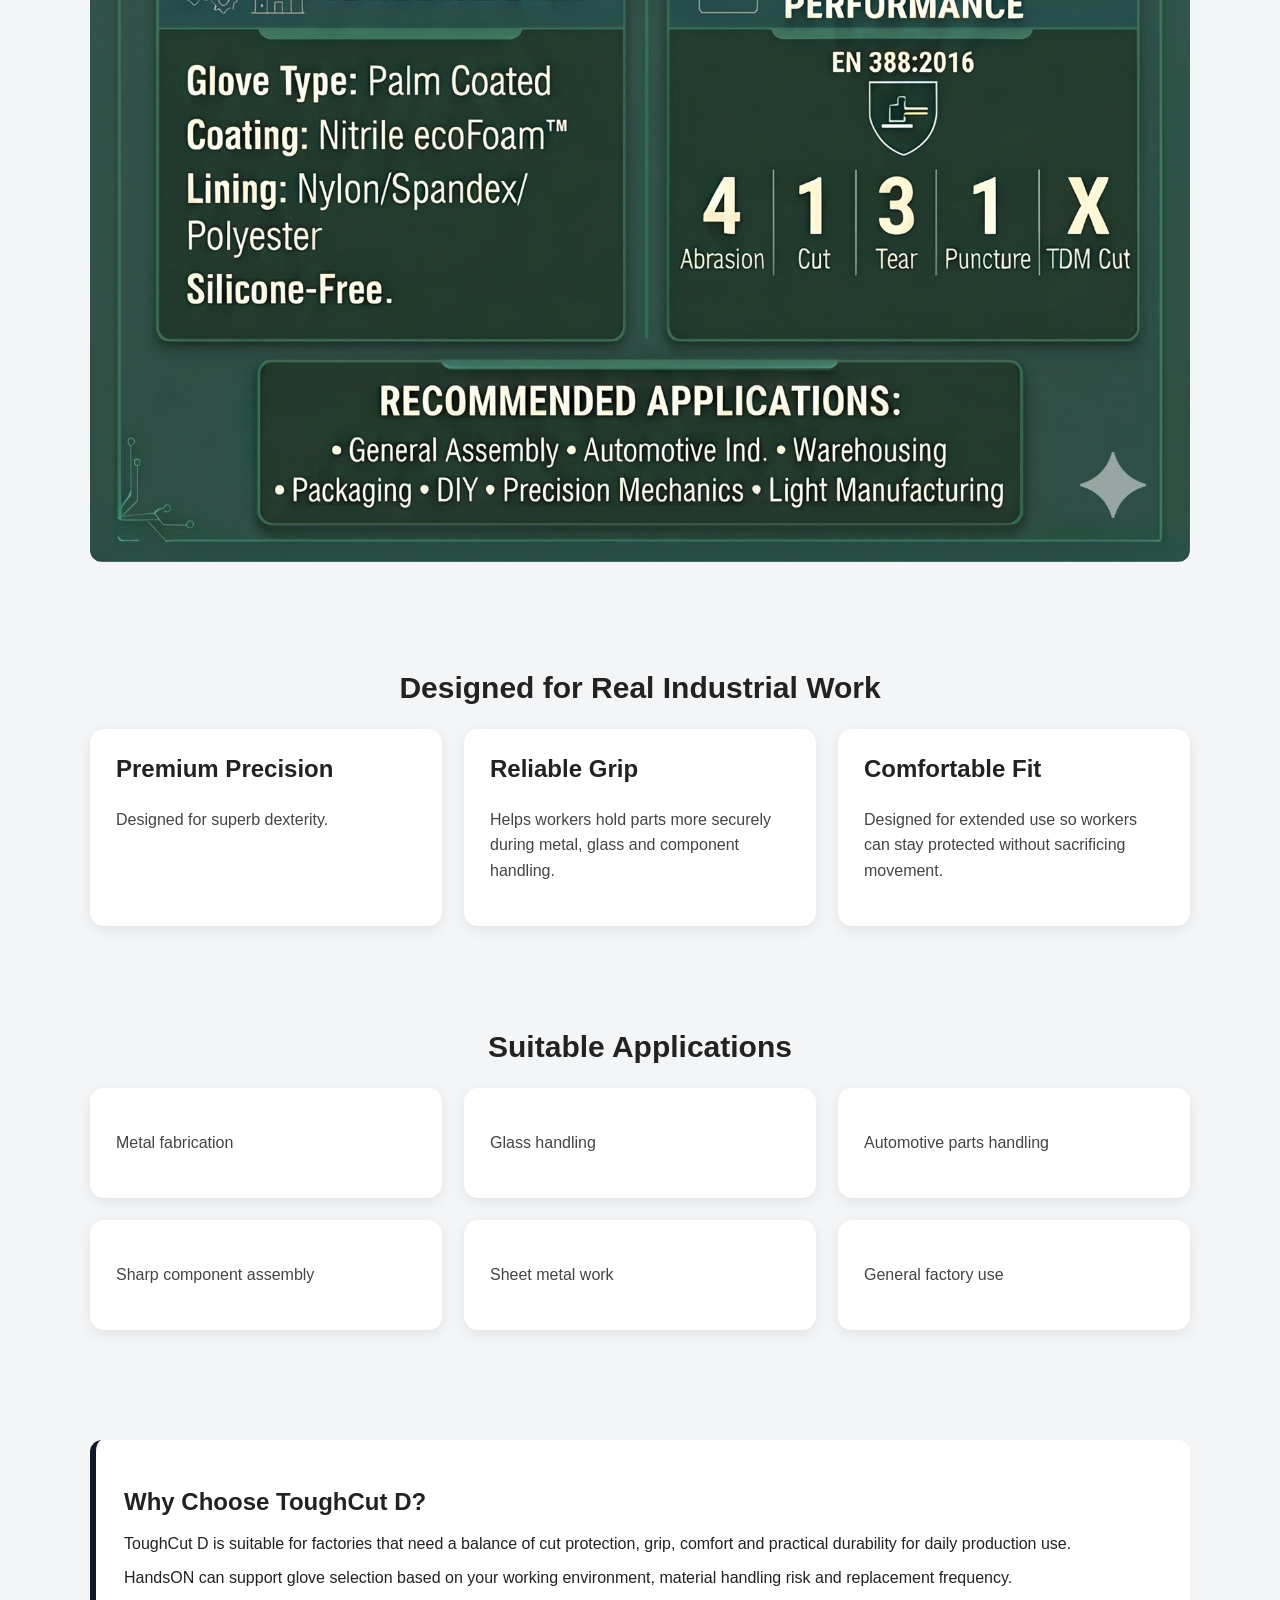
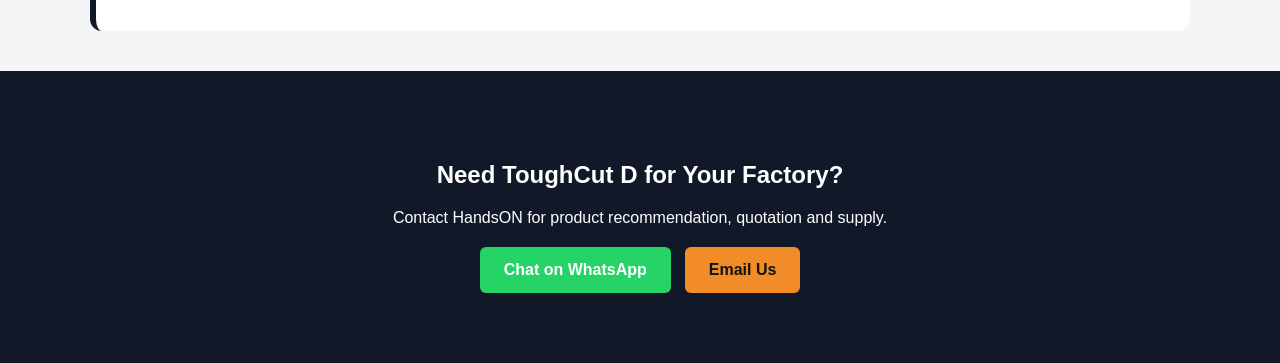
==== commit a9c9b20f: "Update corak.html" ====
--- a/corak.html
+++ b/corak.html
@@ -49,8 +49,8 @@
 
   <div class="grid">
     <div class="card">
-      <h3>General purpose gloves</h3>
-      <p>Corak gloves are designed for general industrial handling, providing reliable grip and comfort for everyday work in factories and warehouses..</p>
+      <h3>Premium Precision</h3>
+      <p>Designed for superb dexterity. </p>
     </div>
 
     <div class="card">
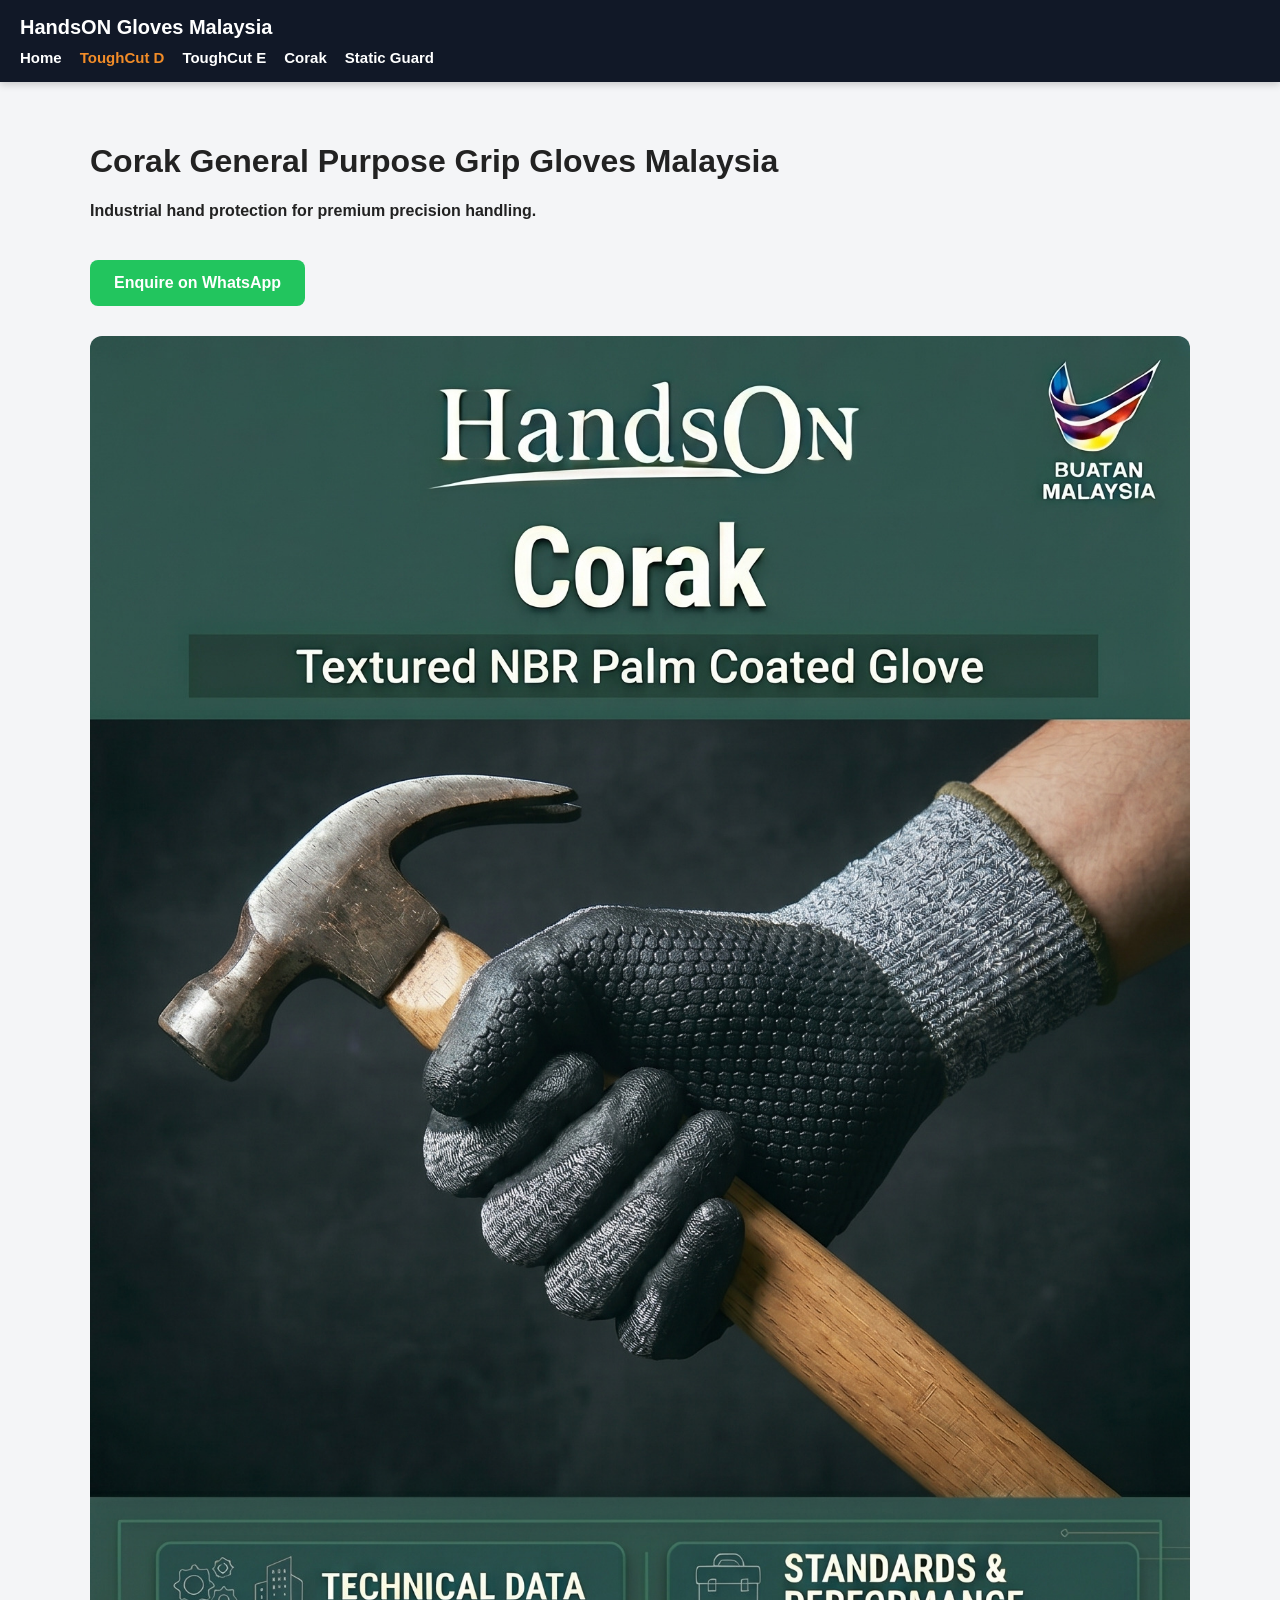
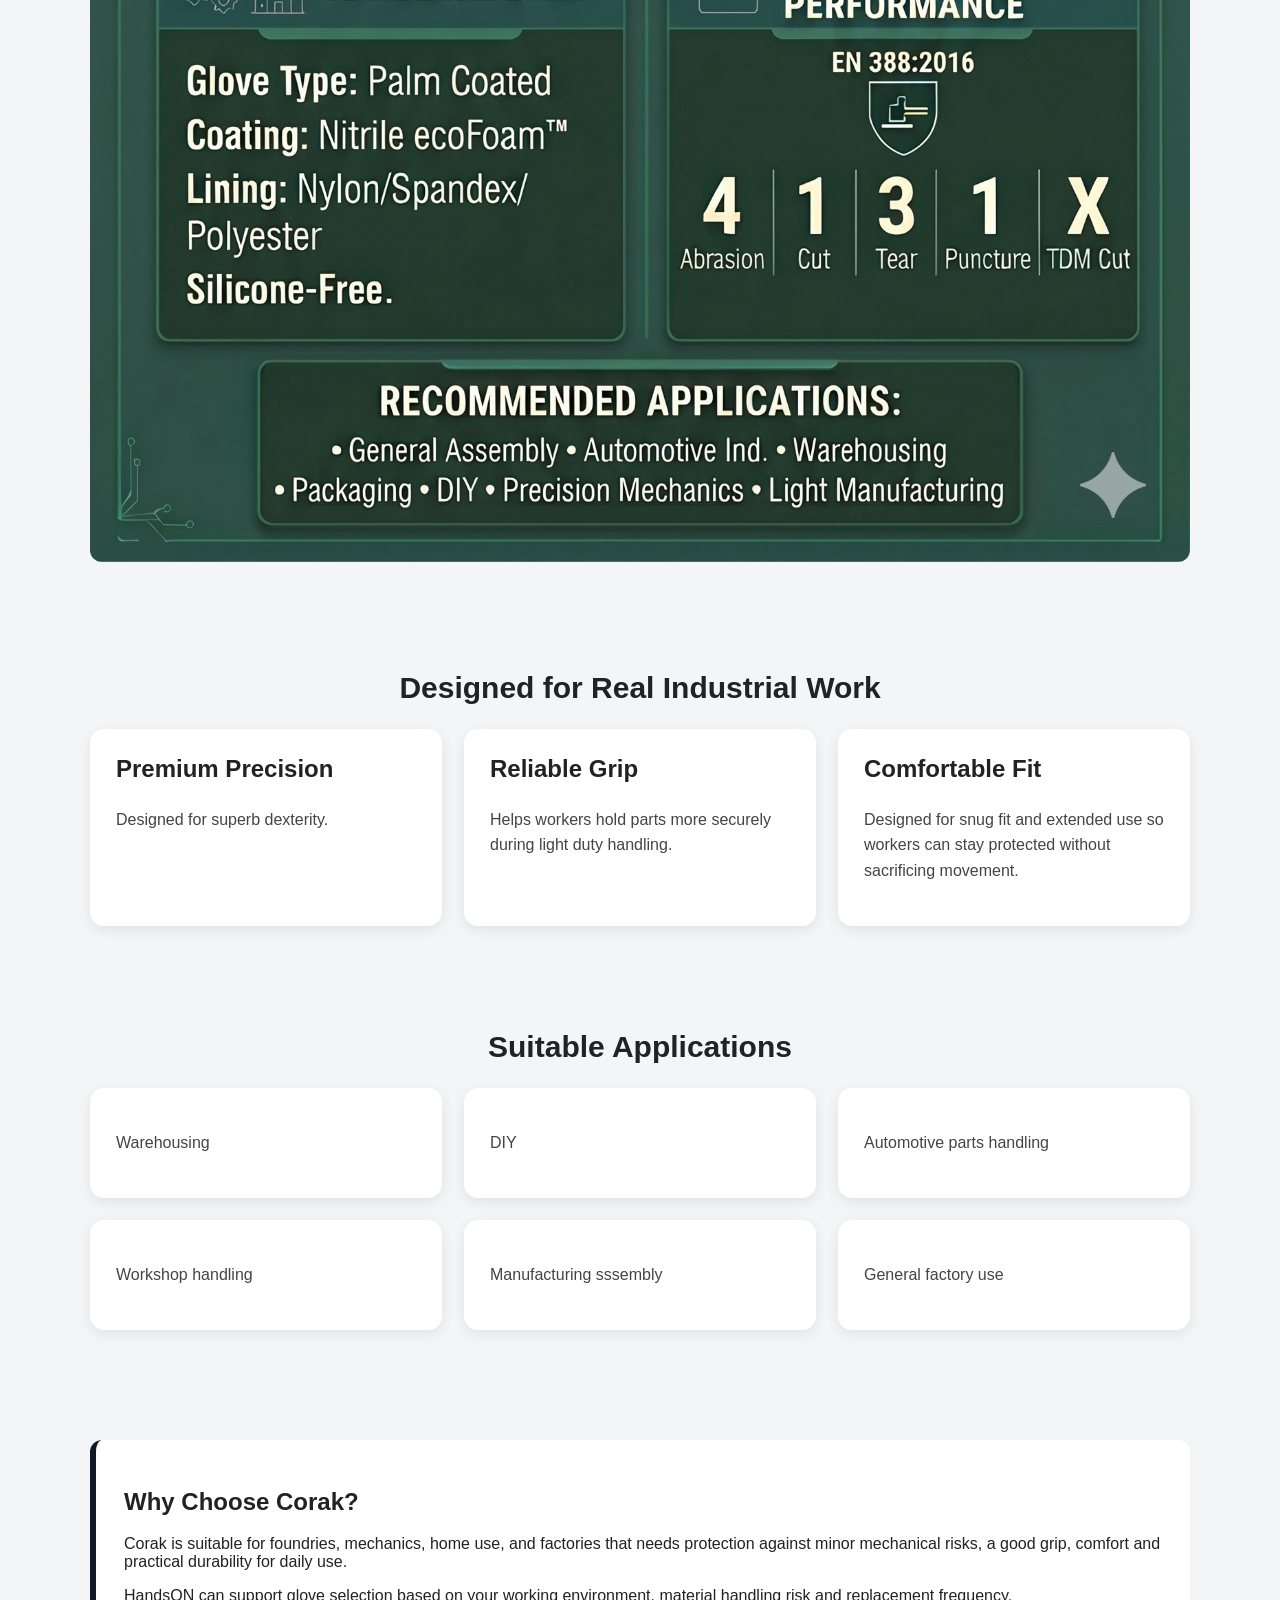
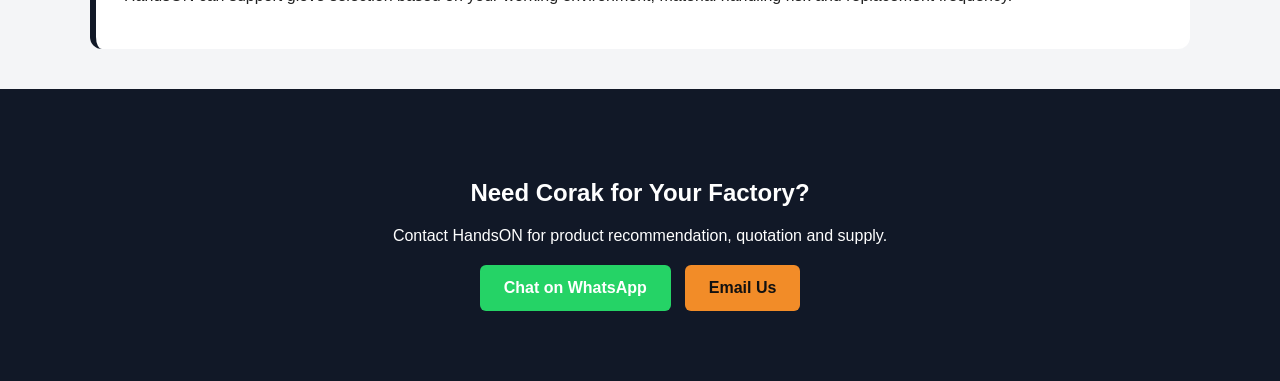
==== commit 70eb0f57: "Update corak.html" ====
--- a/corak.html
+++ b/corak.html
@@ -55,12 +55,12 @@
 
     <div class="card">
       <h3>Reliable Grip</h3>
-      <p>Helps workers hold parts more securely during metal, glass and component handling.</p>
+      <p>Helps workers hold parts more securely during light duty handling.</p>
     </div>
 
     <div class="card">
       <h3>Comfortable Fit</h3>
-      <p>Designed for extended use so workers can stay protected without sacrificing movement.</p>
+      <p>Designed for snug fit and extended use so workers can stay protected without sacrificing movement.</p>
     </div>
   </div>
 </div>
@@ -69,21 +69,21 @@
   <h2 class="section-title">Suitable Applications</h2>
 
   <div class="grid">
-    <div class="card"><p>Metal fabrication</p></div>
-    <div class="card"><p>Glass handling</p></div>
+    <div class="card"><p>Warehousing</p></div>
+    <div class="card"><p>DIY</p></div>
     <div class="card"><p>Automotive parts handling</p></div>
-    <div class="card"><p>Sharp component assembly</p></div>
-    <div class="card"><p>Sheet metal work</p></div>
+    <div class="card"><p>Workshop handling</p></div>
+    <div class="card"><p>Manufacturing sssembly</p></div>
     <div class="card"><p>General factory use</p></div>
   </div>
 </div>
 
 <div class="container">
   <div class="highlight">
-    <h2>Why Choose ToughCut D?</h2>
+    <h2>Why Choose Corak?</h2>
     <p>
-      ToughCut D is suitable for factories that need a balance of cut protection,
-      grip, comfort and practical durability for daily production use.
+      Corak is suitable for foundries, mechanics, home use, and factories that needs protection against minor mechanical risks,
+      a good grip, comfort and practical durability for daily use.
     </p>
     <p>
       HandsON can support glove selection based on your working environment,
@@ -93,7 +93,7 @@
 </div>
 
 <section class="contact-section">
-  <h2>Need ToughCut D for Your Factory?</h2>
+  <h2>Need Corak for Your Factory?</h2>
   <p>Contact HandsON for product recommendation, quotation and supply.</p>
 
   <div class="contact-actions">
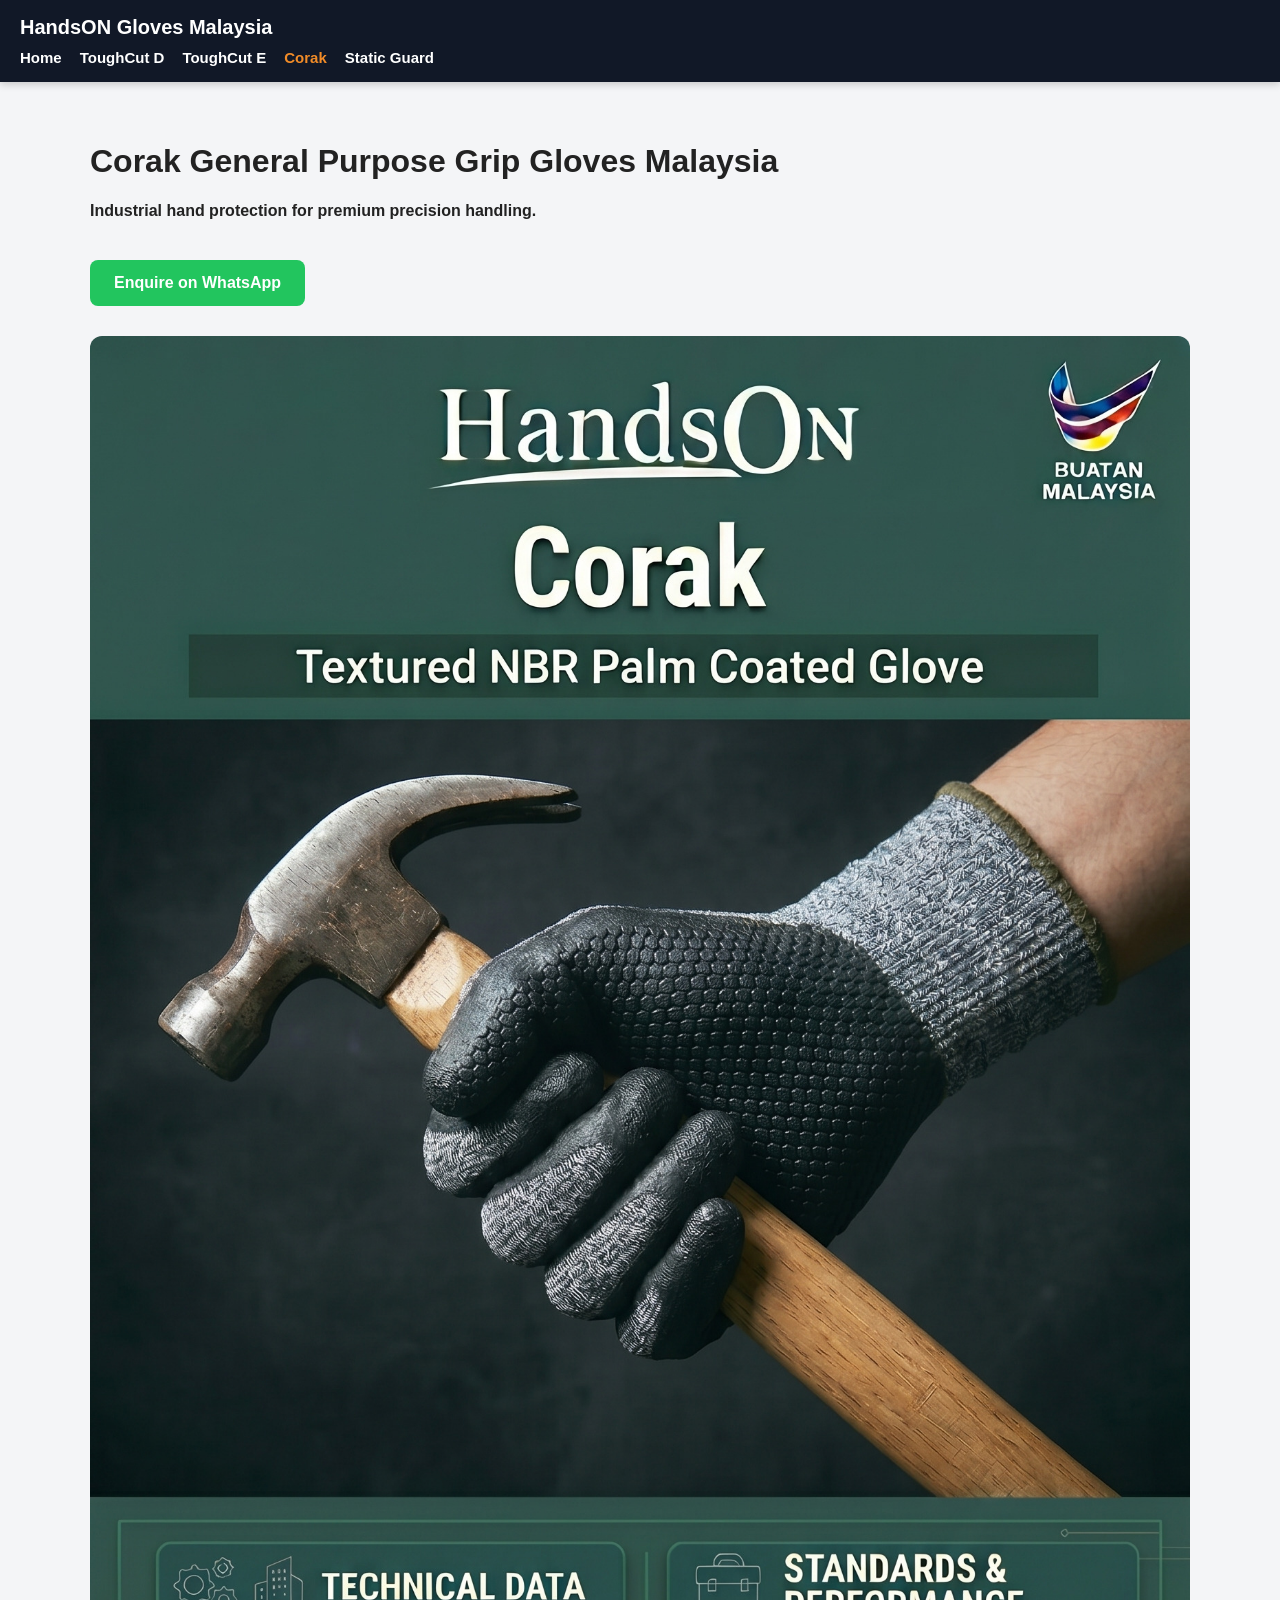
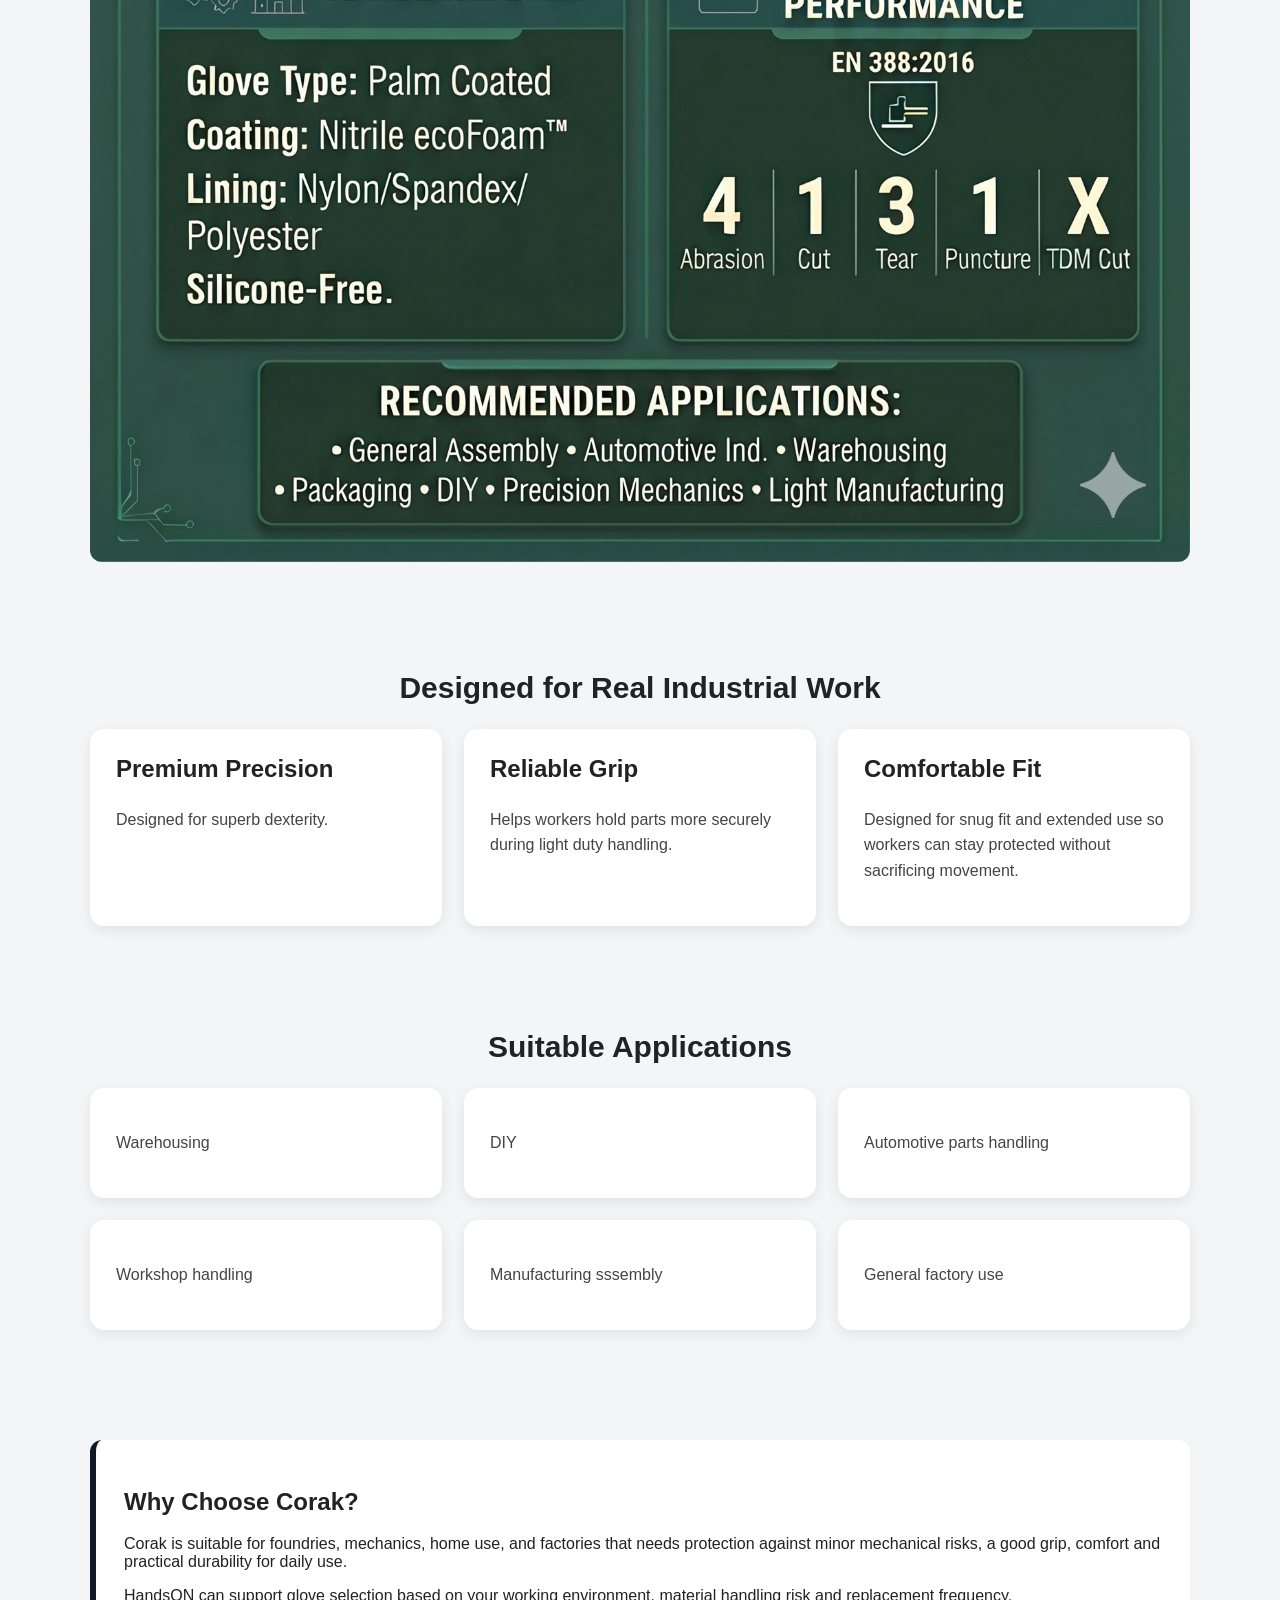
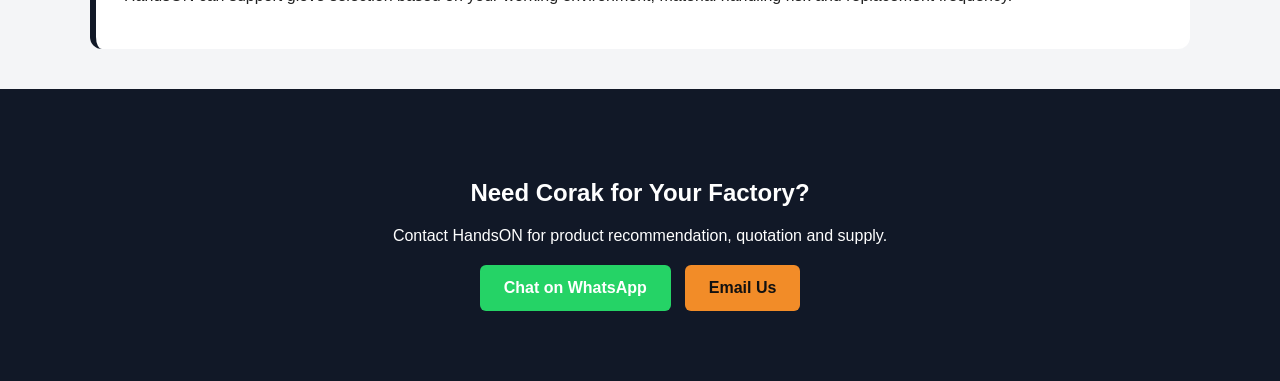
==== commit 81bebb61: "Update navigation links in corak.html" ====
--- a/corak.html
+++ b/corak.html
@@ -21,9 +21,9 @@
 
   <div class="nav-links" id="navLinks">
     <a href="index.html">Home</a>
-    <a href="toughcut-d.html" class="active">ToughCut D</a>
+    <a href="toughcut-d.html">ToughCut D</a>
     <a href="toughcut-e.html">ToughCut E</a>
-    <a href="corak.html">Corak</a>
+    <a href="corak.html" class="active">Corak</a>
     <a href="staticguard.html">Static Guard</a>
   </div>
 
